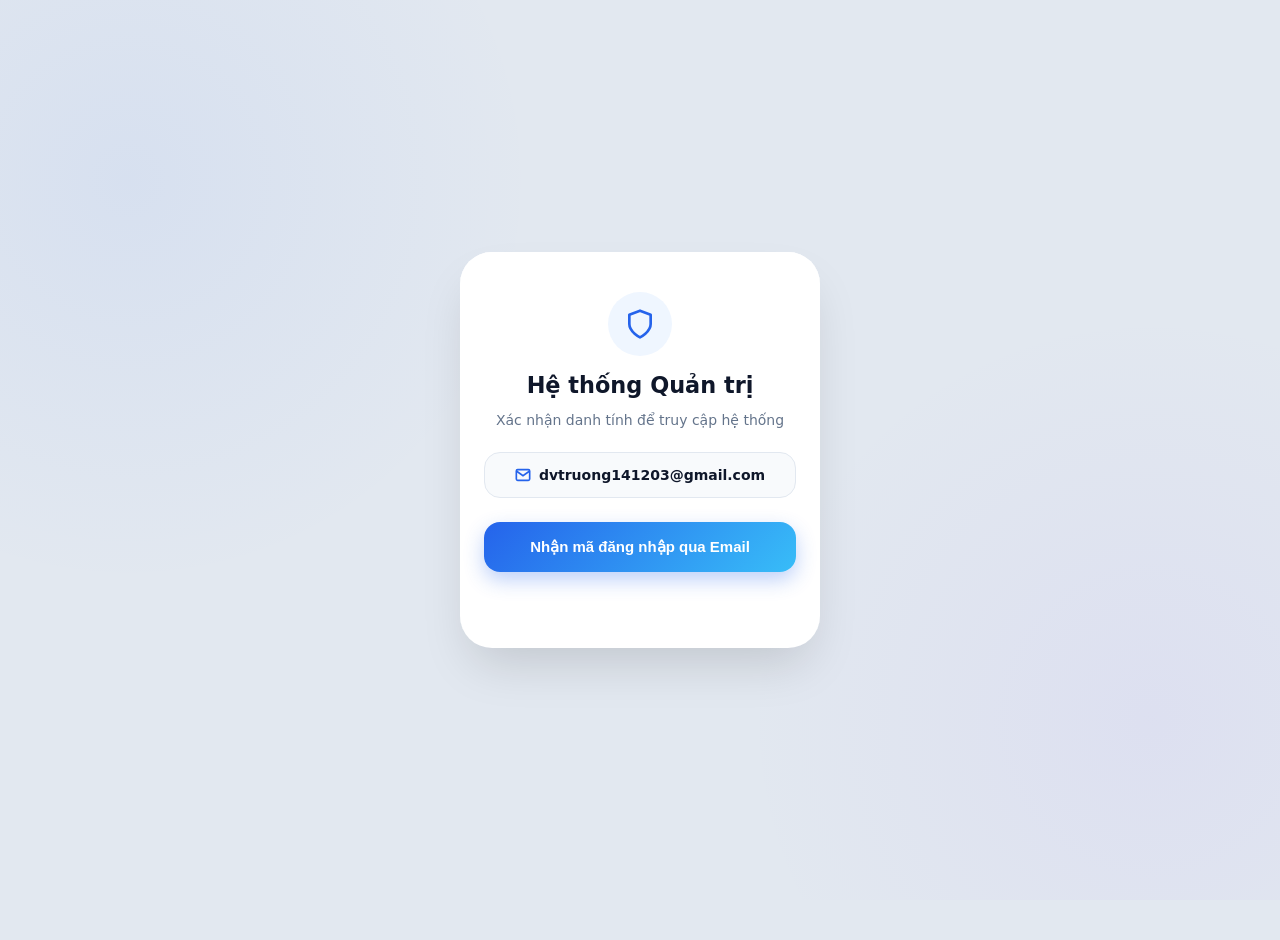
==== login.html @ 311c0d87 "Create login.html" ====
<!DOCTYPE html>
<html lang="vi">
<head>
  <meta charset="UTF-8">
  <meta name="viewport" content="width=device-width, initial-scale=1.0, maximum-scale=1.0, user-scalable=0, viewport-fit=cover">
  <title>Đăng nhập Hệ thống</title>
  <link rel="stylesheet" href="style.css">
</head>
<body>

  <div class="login-wrapper">
    <div class="login-card">
      <div class="login-icon">
        <svg width="32" height="32" viewBox="0 0 24 24" fill="none" stroke="currentColor" stroke-width="2" stroke-linecap="round" stroke-linejoin="round"><path d="M12 22s8-4 8-10V5l-8-3-8 3v7c0 6 8 10 8 10z"></path></svg>
      </div>
      <h2 class="login-title">Hệ thống Quản trị</h2>
      <p class="login-desc">Xác nhận danh tính để truy cập hệ thống</p>
      
      <!-- Form Gửi OTP -->
      <div id="loginStep1">
        <div class="admin-badge">
          <svg viewBox="0 0 24 24" width="16" height="16" fill="none" stroke="currentColor" stroke-width="2.5"><path d="M4 4h16c1.1 0 2 .9 2 2v12c0 1.1-.9 2-2 2H4c-1.1 0-2-.9-2-2V6c0-1.1.9-2 2-2z"></path><polyline points="22,6 12,13 2,6"></polyline></svg>
          <span>dvtruong141203@gmail.com</span>
        </div>
        <button class="btn-auth" id="btnSendOtp" onclick="sendOtp()">
          <span>Nhận mã đăng nhập qua Email</span>
          <div class="loader" id="loaderSend"></div>
        </button>
      </div>

      <!-- Form Nhập OTP -->
      <div id="loginStep2" style="display:none;">
        <input type="text" id="otpInput" class="otp-input" placeholder="••••••" maxlength="6" inputmode="numeric" autocomplete="one-time-code">
        <button class="btn-auth" id="btnVerifyOtp" onclick="verifyOtp()">
          <span>Xác nhận mã</span>
          <div class="loader" id="loaderVerify"></div>
        </button>
        <button class="btn-auth-outline" onclick="backToStep1()">Gửi lại mã</button>
      </div>

      <div id="loginMsg" class="login-msg"></div>
    </div>
  </div>

  <script src="auth.js"></script>
</body>
</html>
---- style.css ----
:root {
  --bg-base: #e2e8f0; --card-bg: #ffffff; --card-border: #ffffff; 
  --text-main: #0f172a; --text-muted: #64748b;
  --brand-primary: #2563eb; --brand-gradient: linear-gradient(135deg, #2563eb 0%, #38bdf8 100%);
  --brand-glow: rgba(37, 99, 235, 0.3);
  --status-pending: #f59e0b; --status-success: #10b981; --status-failed: #e11d48; 
}
* { box-sizing: border-box; -webkit-tap-highlight-color: transparent; }
body {
  font-family: system-ui, -apple-system, BlinkMacSystemFont, "Segoe UI", Roboto, Helvetica, Arial, sans-serif;
  background-color: var(--bg-base);
  background-image: radial-gradient(circle at 10% 20%, rgba(37, 99, 235, 0.06), transparent 30%), radial-gradient(circle at 90% 80%, rgba(139, 92, 246, 0.06), transparent 30%);
  background-attachment: fixed; color: var(--text-main); margin: 0; padding: 0;
  display: flex; flex-direction: column; align-items: center; min-height: 100dvh; 
  padding-bottom: calc(40px + env(safe-area-inset-bottom)); -webkit-font-smoothing: antialiased;
}
.container { width: 100%; max-width: 480px; position: relative; padding: 0 calc(16px + env(safe-area-inset-right)) 0 calc(16px + env(safe-area-inset-left)); }

/* KHỐI ĐĂNG NHẬP */
.login-wrapper { width: 100%; min-height: 100dvh; display: flex; align-items: center; justify-content: center; padding: 20px; }
.login-card { background: #ffffff; border-radius: 32px; width: 100%; max-width: 360px; padding: 40px 24px; box-shadow: 0 25px 50px -12px rgba(0,0,0,0.15), inset 0 1px 0 rgba(255,255,255,1); text-align: center; }
.login-icon { background: #eff6ff; border-radius: 50%; width: 64px; height: 64px; display: flex; align-items: center; justify-content: center; color: var(--brand-primary); margin: 0 auto 16px;}
.login-title { font-size: 1.4rem; font-weight: 800; margin: 0 0 8px 0; color: var(--text-main);}
.login-desc { font-size: 14px; color: var(--text-muted); margin-bottom: 24px;}
.admin-badge { display: flex; align-items: center; justify-content: center; gap: 8px; background: #f8fafc; color: var(--text-main); font-weight: 600; font-size: 14px; padding: 14px 16px; border-radius: 16px; border: 1px solid #e2e8f0; margin-bottom: 24px; }
.admin-badge svg { color: var(--brand-primary); flex-shrink: 0; }
.otp-input { width: 100%; background: #f8fafc; border: 2px solid rgba(0,0,0,0.03); border-radius: 16px; padding: 16px; font-size: 26px; font-weight: 800; letter-spacing: 8px; text-align: center; outline: none; margin-bottom: 20px; color: var(--brand-primary); font-family: monospace; transition: 0.3s; }
.otp-input:focus { border-color: var(--brand-primary); background: #ffffff; box-shadow: 0 0 0 4px rgba(37, 99, 235, 0.1); }
.otp-input::placeholder { color: #cbd5e1; letter-spacing: 8px; }
.btn-auth { width: 100%; background: var(--brand-gradient); color: #ffffff; border: none; border-radius: 16px; padding: 16px; font-size: 15px; font-weight: 700; cursor: pointer; transition: 0.3s; box-shadow: 0 8px 20px var(--brand-glow); display: flex; align-items: center; justify-content: center; gap: 8px; }
.btn-auth:active { transform: scale(0.96); }
.btn-auth-outline { width: 100%; background: transparent; color: var(--text-muted); border: none; padding: 12px; margin-top: 8px; font-weight: 600; font-size: 14px; cursor: pointer; transition: 0.2s;}
.btn-auth-outline:active { color: var(--text-main); }
.login-msg { margin-top: 16px; font-size: 13px; font-weight: 600; color: var(--status-failed); min-height: 20px;}

/* KHỐI APP CHÍNH */
.session-timer { position: fixed; bottom: 20px; right: 20px; background: #ffffff; padding: 8px 16px; border-radius: 20px; font-size: 12px; font-weight: 700; color: var(--text-main); box-shadow: 0 4px 12px rgba(0,0,0,0.1); z-index: 50; display: flex; align-items: center; gap: 6px; border: 1px solid var(--card-border); }
.session-timer span { color: var(--status-failed); font-family: monospace; font-size: 14px;}
.sticky-header { position: sticky; top: max(16px, env(safe-area-inset-top)); z-index: 100; background: rgba(255, 255, 255, 0.9); backdrop-filter: blur(20px); -webkit-backdrop-filter: blur(20px); border: 1px solid rgba(255, 255, 255, 0.8); border-radius: 24px; padding: 16px; margin-top: max(16px, env(safe-area-inset-top)); margin-bottom: 20px; display: flex; flex-direction: column; gap: 14px; width: 100%; box-shadow: 0 10px 40px -10px rgba(0,0,0,0.1), 0 4px 10px -2px rgba(0,0,0,0.04); }
.top-row { display: flex; align-items: center; gap: 12px; width: 100%; }
.search-bar { flex: 1; display: flex; align-items: center; background: #f8fafc; border-radius: 16px; padding: 0 16px; height: 48px; border: 1px solid rgba(0,0,0,0.03); box-shadow: inset 0 2px 4px rgba(0,0,0,0.02); transition: all 0.3s ease; }
.search-bar:focus-within { background: #ffffff; border-color: var(--brand-primary); box-shadow: 0 0 0 4px rgba(37, 99, 235, 0.15); }
.search-bar svg { width: 18px; height: 18px; color: #94a3b8; flex-shrink: 0;}
.search-bar input { flex: 1; min-width: 0; background: transparent; border: none; color: var(--text-main); outline: none; font-family: inherit; margin-left: 10px; font-size: 15px; font-weight: 500; }
.search-bar input::placeholder { color: #94a3b8; font-weight: 400;}
.add-btn { flex-shrink: 0; width: 48px; height: 48px; border-radius: 16px; background: var(--brand-gradient); color: white; border: none; display: flex; align-items: center; justify-content: center; cursor: pointer; box-shadow: 0 8px 16px var(--brand-glow); transition: 0.3s cubic-bezier(0.16, 1, 0.3, 1); }
.add-btn:active { transform: scale(0.9) translateY(2px); box-shadow: 0 2px 8px var(--brand-glow); }
.add-btn svg { width: 22px; height: 22px; stroke: currentColor; stroke-width: 2.5; stroke-linecap: round; }
.filter-wrapper { display: flex; overflow-x: auto; gap: 8px; -ms-overflow-style: none; scrollbar-width: none; padding-bottom: 2px; }
.filter-wrapper::-webkit-scrollbar { display: none; }
.filter-btn { padding: 8px 18px; border-radius: 14px; border: 1px solid rgba(0,0,0,0.04); background: #f8fafc; color: var(--text-muted); font-size: 13px; font-weight: 600; cursor: pointer; white-space: nowrap; transition: 0.3s cubic-bezier(0.4, 0, 0.2, 1); text-align: center; font-family: inherit; }
.filter-btn.active { background: var(--text-main); color: #ffffff; border-color: var(--text-main); box-shadow: 0 6px 16px rgba(15, 23, 42, 0.2); }

.list-container { padding-top: 4px; }
.card { background: var(--card-bg); border: 1px solid var(--card-border); border-radius: 20px; padding: 18px 16px; margin-bottom: 16px; cursor: pointer; transition: all 0.3s cubic-bezier(0.16, 1, 0.3, 1); display: flex; align-items: center; justify-content: space-between; word-break: break-word; box-shadow: 0 10px 30px -8px rgba(0, 0, 0, 0.08), 0 4px 6px -2px rgba(0, 0, 0, 0.04); }
.card:hover { transform: translateY(-2px); box-shadow: 0 16px 40px -8px rgba(0, 0, 0, 0.1), 0 6px 12px -2px rgba(0, 0, 0, 0.05); }
.card:active { transform: scale(0.97) translateY(2px); box-shadow: 0 2px 8px rgba(0, 0, 0, 0.06); background: #f8fafc;}
.card-left { display: flex; align-items: center; gap: 0; min-width: 0; flex: 1; padding-right: 8px;}
.card-info { display: flex; flex-direction: column; gap: 4px; min-width: 0;}
.card-id-wrap { display: flex; align-items: center; gap: 8px; }
.card-id { font-family: monospace; font-size: 15px; font-weight: 700; color: var(--text-main); white-space: nowrap; overflow: hidden; text-overflow: ellipsis;}
.icon-copy-mini { background: #f1f5f9; border: none; border-radius: 8px; width: 26px; height: 26px; display: flex; align-items: center; justify-content: center; color: var(--text-muted); cursor: pointer; transition: 0.2s; flex-shrink: 0;}
.icon-copy-mini:active { background: #e2e8f0; transform: scale(0.9);}
.icon-copy-mini svg { width: 13px; height: 13px; stroke: currentColor; fill: none; stroke-width: 2.5; stroke-linecap: round; stroke-linejoin: round; }
.card-time { font-size: 12px; color: #94a3b8; font-weight: 500; white-space: nowrap;}
.card-right { display: flex; flex-direction: column; align-items: flex-end; gap: 6px; flex-shrink: 0;}
.card-amount { font-weight: 800; font-size: 17px; color: var(--text-main); }
.status-text { font-size: 13px; font-weight: 600; }
.status-text.pending { color: var(--status-pending); }
.status-text.success { color: var(--status-success); }
.status-text.failed { color: var(--status-failed); }

.pagination { display: flex; align-items: center; justify-content: center; gap: 16px; margin-top: 16px; margin-bottom: 24px; }
.page-btn { background: #ffffff; border: none; border-radius: 16px; width: 46px; height: 46px; display: flex; align-items: center; justify-content: center; color: var(--text-main); cursor: pointer; transition: 0.2s; box-shadow: 0 8px 20px rgba(0,0,0,0.06);}
.page-btn:active { background: #f8fafc; transform: scale(0.9); }
.page-btn:disabled { opacity: 0.3; cursor: not-allowed; box-shadow: none; }
.page-info { font-size: 14px; font-weight: 600; color: var(--text-muted); background: #ffffff; padding: 8px 16px; border-radius: 12px; box-shadow: 0 4px 12px rgba(0,0,0,0.04);}

/* MODALS */
.modal-overlay { position: fixed; top: 0; left: 0; right: 0; bottom: 0; background: rgba(15, 23, 42, 0.5); backdrop-filter: blur(8px); display: none; align-items: center; justify-content: center; z-index: 1000; padding: 16px; opacity: 0; transition: opacity 0.3s ease; }
.modal-overlay.active { display: flex; opacity: 1; }
.modal-overlay.active .modal-content { transform: translateY(0) scale(1); opacity: 1;}
.modal-content { background: #ffffff; border: 1px solid rgba(255,255,255,0.8); border-radius: 32px; width: 100%; max-width: 400px; position: relative; transform: translateY(30px) scale(0.95); opacity: 0; transition: all 0.4s cubic-bezier(0.16, 1, 0.3, 1); max-height: calc(100dvh - 32px); overflow-y: auto; overflow-x: hidden; box-shadow: 0 25px 50px -12px rgba(0, 0, 0, 0.25), inset 0 1px 0 rgba(255,255,255,1); }
.modal-content::-webkit-scrollbar { width: 4px; }
.modal-content::-webkit-scrollbar-thumb { background: #cbd5e1; border-radius: 4px; }
.close-btn { position: absolute; top: 16px; right: 16px; z-index: 10; background: #f3f4f6; border: none; border-radius: 50%; width: 34px; height: 34px; color: var(--text-muted); cursor: pointer; display: flex; align-items: center; justify-content: center; transition: 0.2s;}
.close-btn:active { background: #e5e7eb; color: var(--text-main); transform: scale(0.9);}
.close-btn svg { width: 16px; height: 16px; stroke: currentColor; stroke-width: 2.5; fill: none; stroke-linecap: round; stroke-linejoin: round;}

.add-view { padding: 48px 24px 32px; flex-direction: column; display: none; }
.add-view.active { display: flex; }
.add-title { font-size: 1.35rem; text-align: center; font-weight: 800; margin: 0 0 8px 0; color: var(--text-main);}
.add-sub { text-align: center; font-size: 14px; color: var(--text-muted); margin-bottom: 32px;}
.input-group { display: flex; align-items: center; background: #f8fafc; border: 2px solid rgba(0,0,0,0.03); border-radius: 20px; overflow: hidden; margin-bottom: 24px; transition: 0.3s ease; box-shadow: inset 0 2px 4px rgba(0,0,0,0.02);}
.input-group:focus-within { border-color: var(--brand-primary); background: #ffffff; box-shadow: 0 0 0 4px rgba(37, 99, 235, 0.1);}
.step-btn { flex: 0 0 56px; height: 56px; background: transparent; color: var(--text-muted); border: none; font-size: 1.6rem; cursor: pointer; transition: 0.2s; touch-action: manipulation;}
.step-btn:active { background: #f1f5f9; color: var(--text-main);}
.input-group input[type="text"] { flex: 1; min-width: 0; border: none; background: transparent; color: var(--text-main); font-size: 30px; text-align: center; outline: none; font-weight: 800; font-family: monospace; }
.input-group input[type="text"]::placeholder { color: #cbd5e1; font-weight: 500;}
button.btn-primary { width: 100%; padding: 16px; background: var(--brand-gradient); color: #ffffff; border: none; border-radius: 18px; font-size: 16px; font-weight: 700; cursor: pointer; transition: 0.3s cubic-bezier(0.16, 1, 0.3, 1); touch-action: manipulation; min-height: 54px; font-family: inherit; box-shadow: 0 10px 25px var(--brand-glow); }
button.btn-primary:active { transform: scale(0.96) translateY(2px); box-shadow: 0 4px 10px var(--brand-glow);}

.receipt-view { padding: 32px 24px; display: none; flex-direction: column; align-items: center; }
.receipt-view.active { display: flex; }
.receipt-card { width: 100%; background: #ffffff; border: 1px solid rgba(0,0,0,0.03); border-radius: 24px; padding: 24px; box-shadow: 0 12px 36px rgba(0,0,0,0.06); }
.receipt-header { text-align: center; border-bottom: 1px dashed #e2e8f0; padding-bottom: 16px; margin-bottom: 16px;}
.receipt-title { font-size: 16px; font-weight: 800; color: var(--text-main); text-transform: uppercase; letter-spacing: 0.5px;}
.detail-row { display: flex; justify-content: space-between; align-items: center; padding-bottom: 14px; margin-bottom: 14px; border-bottom: 1px solid #f1f5f9; font-size: 14px;}
.detail-row:last-child { padding-bottom: 0; margin-bottom: 0; border-bottom: none; }
.detail-label { color: var(--text-muted); font-weight: 500; flex-shrink: 0; font-size: 13px;}
.detail-value { font-weight: 700; text-align: right; color: var(--text-main); word-break: break-word; font-size: 14px; }
.status-text-only { font-weight: 700; font-size: 14px; text-align: right; }
.status-text-only.pending { color: var(--status-pending); }
.status-text-only.success { color: var(--status-success); }
.status-text-only.failed { color: var(--status-failed); }

.toast { position: fixed; bottom: 40px; left: 50%; transform: translateX(-50%) translateY(20px); background: #111827; color: #ffffff; padding: 14px 28px; border-radius: 30px; font-weight: 600; font-size: 14px; box-shadow: 0 12px 36px rgba(17, 24, 39, 0.4); opacity: 0; transition: all 0.4s cubic-bezier(0.16, 1, 0.3, 1); z-index: 2000; pointer-events: none; white-space: nowrap;}
.toast.show { opacity: 1; transform: translateX(-50%) translateY(0); }
.loader { border: 3px solid rgba(255,255,255,0.2); border-top: 3px solid #ffffff; border-radius: 50%; width: 22px; height: 22px; animation: spin 1s linear infinite; display: none; margin: 0 auto; }
@keyframes spin { 100% { transform: rotate(360deg); } }
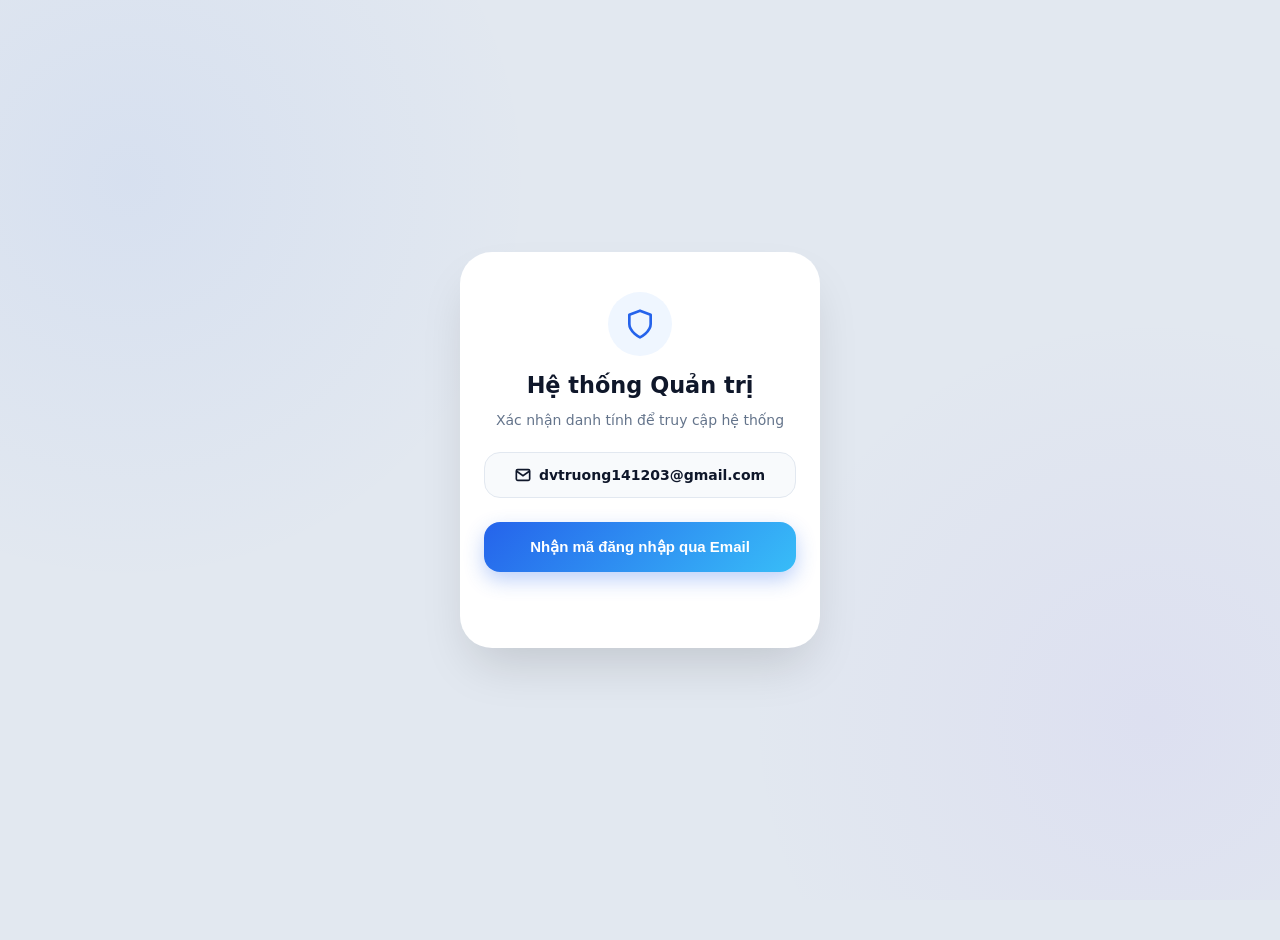
==== commit 65d75af7: "Update login.html" ====
--- a/login.html
+++ b/login.html
@@ -7,7 +7,6 @@
   <link rel="stylesheet" href="style.css">
 </head>
 <body>
-
   <div class="login-wrapper">
     <div class="login-card">
       <div class="login-icon">
@@ -16,7 +15,6 @@
       <h2 class="login-title">Hệ thống Quản trị</h2>
       <p class="login-desc">Xác nhận danh tính để truy cập hệ thống</p>
       
-      <!-- Form Gửi OTP -->
       <div id="loginStep1">
         <div class="admin-badge">
           <svg viewBox="0 0 24 24" width="16" height="16" fill="none" stroke="currentColor" stroke-width="2.5"><path d="M4 4h16c1.1 0 2 .9 2 2v12c0 1.1-.9 2-2 2H4c-1.1 0-2-.9-2-2V6c0-1.1.9-2 2-2z"></path><polyline points="22,6 12,13 2,6"></polyline></svg>
@@ -28,7 +26,6 @@
         </button>
       </div>
 
-      <!-- Form Nhập OTP -->
       <div id="loginStep2" style="display:none;">
         <input type="text" id="otpInput" class="otp-input" placeholder="••••••" maxlength="6" inputmode="numeric" autocomplete="one-time-code">
         <button class="btn-auth" id="btnVerifyOtp" onclick="verifyOtp()">
@@ -37,11 +34,62 @@
         </button>
         <button class="btn-auth-outline" onclick="backToStep1()">Gửi lại mã</button>
       </div>
-
       <div id="loginMsg" class="login-msg"></div>
     </div>
   </div>
 
-  <script src="auth.js"></script>
+  <script>
+    const API_URL = "https://script.google.com/macros/s/AKfycbyyun_QUMFygjjOUbPLLE9mJJQdLGOXPV8OvXlh-JM8Napr4Cx8tBRccHMlSCZ_vvBb/exec";
+    const ADMIN_EMAIL = "dvtruong141203@gmail.com";
+
+    window.onload = function() {
+      const authExpiry = localStorage.getItem('auth_expiry');
+      if (authExpiry && new Date().getTime() < parseInt(authExpiry)) {
+        window.location.href = "index.html"; 
+      }
+    };
+
+    function sendOtp() {
+      const btn = document.getElementById('btnSendOtp'), loader = document.getElementById('loaderSend'), msg = document.getElementById('loginMsg');
+      msg.innerText = ""; btn.querySelector('span').style.display = 'none'; loader.style.display = 'block';
+      fetch(`${API_URL}?action=sendOTP&email=${encodeURIComponent(ADMIN_EMAIL)}&t=${new Date().getTime()}`)
+        .then(res => res.json()).then(res => {
+          btn.querySelector('span').style.display = 'inline'; loader.style.display = 'none';
+          if(res.success) {
+            document.getElementById('loginStep1').style.display = 'none';
+            document.getElementById('loginStep2').style.display = 'block';
+            document.getElementById('otpInput').focus();
+            msg.style.color = "var(--status-success)"; msg.innerText = res.message;
+          } else { msg.style.color = "var(--status-failed)"; msg.innerText = res.message; }
+        }).catch(err => {
+          btn.querySelector('span').style.display = 'inline'; loader.style.display = 'none';
+          msg.style.color = "var(--status-failed)"; msg.innerText = "Lỗi mạng khi gửi OTP!";
+        });
+    }
+
+    function verifyOtp() {
+      const otp = document.getElementById('otpInput').value.trim(), btn = document.getElementById('btnVerifyOtp'), loader = document.getElementById('loaderVerify'), msg = document.getElementById('loginMsg');
+      if(otp.length !== 6) { msg.style.color = "var(--status-failed)"; msg.innerText = "Vui lòng nhập 6 số OTP"; return; }
+      msg.innerText = ""; btn.querySelector('span').style.display = 'none'; loader.style.display = 'block';
+      fetch(`${API_URL}?action=verifyOTP&otp=${encodeURIComponent(otp)}&t=${new Date().getTime()}`)
+        .then(res => res.json()).then(res => {
+          if(res.success) {
+            localStorage.setItem('auth_expiry', new Date().getTime() + (5 * 60 * 1000));
+            window.location.href = "index.html"; 
+          } else {
+            btn.querySelector('span').style.display = 'inline'; loader.style.display = 'none';
+            msg.style.color = "var(--status-failed)"; msg.innerText = res.message;
+          }
+        }).catch(err => {
+          btn.querySelector('span').style.display = 'inline'; loader.style.display = 'none';
+          msg.style.color = "var(--status-failed)"; msg.innerText = "Lỗi mạng!";
+        });
+    }
+
+    function backToStep1() {
+      document.getElementById('loginStep2').style.display = 'none'; document.getElementById('loginStep1').style.display = 'block';
+      document.getElementById('otpInput').value = ''; document.getElementById('loginMsg').innerText = '';
+    }
+  </script>
 </body>
 </html>
--- a/style.css
+++ b/style.css
@@ -18,50 +18,41 @@
 
 /* KHỐI ĐĂNG NHẬP */
 .login-wrapper { width: 100%; min-height: 100dvh; display: flex; align-items: center; justify-content: center; padding: 20px; }
-.login-card { background: #ffffff; border-radius: 32px; width: 100%; max-width: 360px; padding: 40px 24px; box-shadow: 0 25px 50px -12px rgba(0,0,0,0.15), inset 0 1px 0 rgba(255,255,255,1); text-align: center; }
+.login-card { background: #ffffff; border-radius: 32px; width: 100%; max-width: 360px; padding: 40px 24px; box-shadow: 0 25px 50px -12px rgba(0,0,0,0.15); text-align: center; }
 .login-icon { background: #eff6ff; border-radius: 50%; width: 64px; height: 64px; display: flex; align-items: center; justify-content: center; color: var(--brand-primary); margin: 0 auto 16px;}
 .login-title { font-size: 1.4rem; font-weight: 800; margin: 0 0 8px 0; color: var(--text-main);}
 .login-desc { font-size: 14px; color: var(--text-muted); margin-bottom: 24px;}
 .admin-badge { display: flex; align-items: center; justify-content: center; gap: 8px; background: #f8fafc; color: var(--text-main); font-weight: 600; font-size: 14px; padding: 14px 16px; border-radius: 16px; border: 1px solid #e2e8f0; margin-bottom: 24px; }
-.admin-badge svg { color: var(--brand-primary); flex-shrink: 0; }
 .otp-input { width: 100%; background: #f8fafc; border: 2px solid rgba(0,0,0,0.03); border-radius: 16px; padding: 16px; font-size: 26px; font-weight: 800; letter-spacing: 8px; text-align: center; outline: none; margin-bottom: 20px; color: var(--brand-primary); font-family: monospace; transition: 0.3s; }
 .otp-input:focus { border-color: var(--brand-primary); background: #ffffff; box-shadow: 0 0 0 4px rgba(37, 99, 235, 0.1); }
-.otp-input::placeholder { color: #cbd5e1; letter-spacing: 8px; }
 .btn-auth { width: 100%; background: var(--brand-gradient); color: #ffffff; border: none; border-radius: 16px; padding: 16px; font-size: 15px; font-weight: 700; cursor: pointer; transition: 0.3s; box-shadow: 0 8px 20px var(--brand-glow); display: flex; align-items: center; justify-content: center; gap: 8px; }
 .btn-auth:active { transform: scale(0.96); }
 .btn-auth-outline { width: 100%; background: transparent; color: var(--text-muted); border: none; padding: 12px; margin-top: 8px; font-weight: 600; font-size: 14px; cursor: pointer; transition: 0.2s;}
-.btn-auth-outline:active { color: var(--text-main); }
 .login-msg { margin-top: 16px; font-size: 13px; font-weight: 600; color: var(--status-failed); min-height: 20px;}
 
-/* KHỐI APP CHÍNH */
+/* HEADER APP */
 .session-timer { position: fixed; bottom: 20px; right: 20px; background: #ffffff; padding: 8px 16px; border-radius: 20px; font-size: 12px; font-weight: 700; color: var(--text-main); box-shadow: 0 4px 12px rgba(0,0,0,0.1); z-index: 50; display: flex; align-items: center; gap: 6px; border: 1px solid var(--card-border); }
 .session-timer span { color: var(--status-failed); font-family: monospace; font-size: 14px;}
-.sticky-header { position: sticky; top: max(16px, env(safe-area-inset-top)); z-index: 100; background: rgba(255, 255, 255, 0.9); backdrop-filter: blur(20px); -webkit-backdrop-filter: blur(20px); border: 1px solid rgba(255, 255, 255, 0.8); border-radius: 24px; padding: 16px; margin-top: max(16px, env(safe-area-inset-top)); margin-bottom: 20px; display: flex; flex-direction: column; gap: 14px; width: 100%; box-shadow: 0 10px 40px -10px rgba(0,0,0,0.1), 0 4px 10px -2px rgba(0,0,0,0.04); }
+.sticky-header { position: sticky; top: max(16px, env(safe-area-inset-top)); z-index: 100; background: rgba(255, 255, 255, 0.9); backdrop-filter: blur(20px); border: 1px solid rgba(255, 255, 255, 0.8); border-radius: 24px; padding: 16px; margin-top: max(16px, env(safe-area-inset-top)); margin-bottom: 20px; display: flex; flex-direction: column; gap: 14px; width: 100%; box-shadow: 0 10px 40px -10px rgba(0,0,0,0.1); }
 .top-row { display: flex; align-items: center; gap: 12px; width: 100%; }
-.search-bar { flex: 1; display: flex; align-items: center; background: #f8fafc; border-radius: 16px; padding: 0 16px; height: 48px; border: 1px solid rgba(0,0,0,0.03); box-shadow: inset 0 2px 4px rgba(0,0,0,0.02); transition: all 0.3s ease; }
+.search-bar { flex: 1; display: flex; align-items: center; background: #f8fafc; border-radius: 16px; padding: 0 16px; height: 48px; border: 1px solid rgba(0,0,0,0.03); transition: all 0.3s ease; }
 .search-bar:focus-within { background: #ffffff; border-color: var(--brand-primary); box-shadow: 0 0 0 4px rgba(37, 99, 235, 0.15); }
 .search-bar svg { width: 18px; height: 18px; color: #94a3b8; flex-shrink: 0;}
 .search-bar input { flex: 1; min-width: 0; background: transparent; border: none; color: var(--text-main); outline: none; font-family: inherit; margin-left: 10px; font-size: 15px; font-weight: 500; }
-.search-bar input::placeholder { color: #94a3b8; font-weight: 400;}
-.add-btn { flex-shrink: 0; width: 48px; height: 48px; border-radius: 16px; background: var(--brand-gradient); color: white; border: none; display: flex; align-items: center; justify-content: center; cursor: pointer; box-shadow: 0 8px 16px var(--brand-glow); transition: 0.3s cubic-bezier(0.16, 1, 0.3, 1); }
-.add-btn:active { transform: scale(0.9) translateY(2px); box-shadow: 0 2px 8px var(--brand-glow); }
-.add-btn svg { width: 22px; height: 22px; stroke: currentColor; stroke-width: 2.5; stroke-linecap: round; }
-.filter-wrapper { display: flex; overflow-x: auto; gap: 8px; -ms-overflow-style: none; scrollbar-width: none; padding-bottom: 2px; }
-.filter-wrapper::-webkit-scrollbar { display: none; }
-.filter-btn { padding: 8px 18px; border-radius: 14px; border: 1px solid rgba(0,0,0,0.04); background: #f8fafc; color: var(--text-muted); font-size: 13px; font-weight: 600; cursor: pointer; white-space: nowrap; transition: 0.3s cubic-bezier(0.4, 0, 0.2, 1); text-align: center; font-family: inherit; }
+.add-btn { flex-shrink: 0; width: 48px; height: 48px; border-radius: 16px; background: var(--brand-gradient); color: white; border: none; display: flex; align-items: center; justify-content: center; cursor: pointer; box-shadow: 0 8px 16px var(--brand-glow); }
+.add-btn:active { transform: scale(0.9) translateY(2px); }
+.bank-mgr-btn { flex-shrink: 0; width: 48px; height: 48px; border-radius: 16px; background: #f8fafc; color: var(--brand-primary); border: 1px solid rgba(0,0,0,0.04); display: flex; align-items: center; justify-content: center; cursor: pointer; transition: 0.3s; }
+.filter-wrapper { display: flex; overflow-x: auto; gap: 8px; scrollbar-width: none; padding-bottom: 2px; }
+.filter-btn { padding: 8px 18px; border-radius: 14px; border: 1px solid rgba(0,0,0,0.04); background: #f8fafc; color: var(--text-muted); font-size: 13px; font-weight: 600; cursor: pointer; white-space: nowrap; transition: 0.3s; }
 .filter-btn.active { background: var(--text-main); color: #ffffff; border-color: var(--text-main); box-shadow: 0 6px 16px rgba(15, 23, 42, 0.2); }
 
+/* DANH SÁCH GIAO DỊCH */
 .list-container { padding-top: 4px; }
-.card { background: var(--card-bg); border: 1px solid var(--card-border); border-radius: 20px; padding: 18px 16px; margin-bottom: 16px; cursor: pointer; transition: all 0.3s cubic-bezier(0.16, 1, 0.3, 1); display: flex; align-items: center; justify-content: space-between; word-break: break-word; box-shadow: 0 10px 30px -8px rgba(0, 0, 0, 0.08), 0 4px 6px -2px rgba(0, 0, 0, 0.04); }
-.card:hover { transform: translateY(-2px); box-shadow: 0 16px 40px -8px rgba(0, 0, 0, 0.1), 0 6px 12px -2px rgba(0, 0, 0, 0.05); }
-.card:active { transform: scale(0.97) translateY(2px); box-shadow: 0 2px 8px rgba(0, 0, 0, 0.06); background: #f8fafc;}
-.card-left { display: flex; align-items: center; gap: 0; min-width: 0; flex: 1; padding-right: 8px;}
-.card-info { display: flex; flex-direction: column; gap: 4px; min-width: 0;}
+.card { background: var(--card-bg); border: 1px solid var(--card-border); border-radius: 20px; padding: 18px 16px; margin-bottom: 16px; cursor: pointer; display: flex; justify-content: space-between; box-shadow: 0 10px 30px -8px rgba(0, 0, 0, 0.08); }
+.card-left { display: flex; align-items: center; flex: 1; padding-right: 8px;}
 .card-id-wrap { display: flex; align-items: center; gap: 8px; }
-.card-id { font-family: monospace; font-size: 15px; font-weight: 700; color: var(--text-main); white-space: nowrap; overflow: hidden; text-overflow: ellipsis;}
-.icon-copy-mini { background: #f1f5f9; border: none; border-radius: 8px; width: 26px; height: 26px; display: flex; align-items: center; justify-content: center; color: var(--text-muted); cursor: pointer; transition: 0.2s; flex-shrink: 0;}
-.icon-copy-mini:active { background: #e2e8f0; transform: scale(0.9);}
-.icon-copy-mini svg { width: 13px; height: 13px; stroke: currentColor; fill: none; stroke-width: 2.5; stroke-linecap: round; stroke-linejoin: round; }
+.card-id { font-family: monospace; font-size: 15px; font-weight: 700; color: var(--text-main); }
+.icon-copy-mini { background: #f1f5f9; border: none; border-radius: 8px; width: 26px; height: 26px; display: flex; align-items: center; justify-content: center; color: var(--text-muted); cursor: pointer;}
 .card-time { font-size: 12px; color: #94a3b8; font-weight: 500; white-space: nowrap;}
 .card-right { display: flex; flex-direction: column; align-items: flex-end; gap: 6px; flex-shrink: 0;}
 .card-amount { font-weight: 800; font-size: 17px; color: var(--text-main); }
@@ -70,51 +61,67 @@
 .status-text.success { color: var(--status-success); }
 .status-text.failed { color: var(--status-failed); }
 
-.pagination { display: flex; align-items: center; justify-content: center; gap: 16px; margin-top: 16px; margin-bottom: 24px; }
-.page-btn { background: #ffffff; border: none; border-radius: 16px; width: 46px; height: 46px; display: flex; align-items: center; justify-content: center; color: var(--text-main); cursor: pointer; transition: 0.2s; box-shadow: 0 8px 20px rgba(0,0,0,0.06);}
-.page-btn:active { background: #f8fafc; transform: scale(0.9); }
-.page-btn:disabled { opacity: 0.3; cursor: not-allowed; box-shadow: none; }
-.page-info { font-size: 14px; font-weight: 600; color: var(--text-muted); background: #ffffff; padding: 8px 16px; border-radius: 12px; box-shadow: 0 4px 12px rgba(0,0,0,0.04);}
+.pagination { display: flex; justify-content: center; gap: 16px; margin: 16px 0 24px; }
+.page-btn { background: #ffffff; border: none; border-radius: 16px; width: 46px; height: 46px; display: flex; justify-content: center; align-items: center; cursor: pointer; box-shadow: 0 8px 20px rgba(0,0,0,0.06);}
+.page-info { font-size: 14px; font-weight: 600; color: var(--text-muted); background: #ffffff; padding: 8px 16px; border-radius: 12px;}
 
-/* MODALS */
-.modal-overlay { position: fixed; top: 0; left: 0; right: 0; bottom: 0; background: rgba(15, 23, 42, 0.5); backdrop-filter: blur(8px); display: none; align-items: center; justify-content: center; z-index: 1000; padding: 16px; opacity: 0; transition: opacity 0.3s ease; }
+/* MODAL & VIEW */
+.modal-overlay { position: fixed; top: 0; left: 0; right: 0; bottom: 0; background: rgba(15, 23, 42, 0.5); backdrop-filter: blur(8px); display: none; align-items: center; justify-content: center; z-index: 1000; padding: 16px; opacity: 0; transition: opacity 0.3s; }
 .modal-overlay.active { display: flex; opacity: 1; }
 .modal-overlay.active .modal-content { transform: translateY(0) scale(1); opacity: 1;}
-.modal-content { background: #ffffff; border: 1px solid rgba(255,255,255,0.8); border-radius: 32px; width: 100%; max-width: 400px; position: relative; transform: translateY(30px) scale(0.95); opacity: 0; transition: all 0.4s cubic-bezier(0.16, 1, 0.3, 1); max-height: calc(100dvh - 32px); overflow-y: auto; overflow-x: hidden; box-shadow: 0 25px 50px -12px rgba(0, 0, 0, 0.25), inset 0 1px 0 rgba(255,255,255,1); }
-.modal-content::-webkit-scrollbar { width: 4px; }
-.modal-content::-webkit-scrollbar-thumb { background: #cbd5e1; border-radius: 4px; }
-.close-btn { position: absolute; top: 16px; right: 16px; z-index: 10; background: #f3f4f6; border: none; border-radius: 50%; width: 34px; height: 34px; color: var(--text-muted); cursor: pointer; display: flex; align-items: center; justify-content: center; transition: 0.2s;}
-.close-btn:active { background: #e5e7eb; color: var(--text-main); transform: scale(0.9);}
-.close-btn svg { width: 16px; height: 16px; stroke: currentColor; stroke-width: 2.5; fill: none; stroke-linecap: round; stroke-linejoin: round;}
+.modal-content { background: #ffffff; border-radius: 32px; width: 100%; max-width: 400px; position: relative; transform: translateY(30px) scale(0.95); opacity: 0; transition: all 0.4s; max-height: calc(100dvh - 32px); overflow-y: auto; box-shadow: 0 25px 50px -12px rgba(0, 0, 0, 0.25); }
+.close-btn { position: absolute; top: 16px; right: 16px; z-index: 10; background: #f3f4f6; border: none; border-radius: 50%; width: 34px; height: 34px; color: var(--text-muted); cursor: pointer; display: flex; align-items: center; justify-content: center; }
 
-.add-view { padding: 48px 24px 32px; flex-direction: column; display: none; }
-.add-view.active { display: flex; }
+.add-view, .receipt-view { padding: 48px 24px 32px; flex-direction: column; display: none; }
+.add-view.active, .receipt-view.active { display: flex; }
 .add-title { font-size: 1.35rem; text-align: center; font-weight: 800; margin: 0 0 8px 0; color: var(--text-main);}
 .add-sub { text-align: center; font-size: 14px; color: var(--text-muted); margin-bottom: 32px;}
-.input-group { display: flex; align-items: center; background: #f8fafc; border: 2px solid rgba(0,0,0,0.03); border-radius: 20px; overflow: hidden; margin-bottom: 24px; transition: 0.3s ease; box-shadow: inset 0 2px 4px rgba(0,0,0,0.02);}
-.input-group:focus-within { border-color: var(--brand-primary); background: #ffffff; box-shadow: 0 0 0 4px rgba(37, 99, 235, 0.1);}
-.step-btn { flex: 0 0 56px; height: 56px; background: transparent; color: var(--text-muted); border: none; font-size: 1.6rem; cursor: pointer; transition: 0.2s; touch-action: manipulation;}
-.step-btn:active { background: #f1f5f9; color: var(--text-main);}
+.input-group { display: flex; align-items: center; background: #f8fafc; border: 2px solid rgba(0,0,0,0.03); border-radius: 20px; overflow: hidden; margin-bottom: 24px;}
+.input-group:focus-within { border-color: var(--brand-primary); background: #ffffff;}
+.step-btn { flex: 0 0 56px; height: 56px; background: transparent; color: var(--text-muted); border: none; font-size: 1.6rem; cursor: pointer;}
 .input-group input[type="text"] { flex: 1; min-width: 0; border: none; background: transparent; color: var(--text-main); font-size: 30px; text-align: center; outline: none; font-weight: 800; font-family: monospace; }
-.input-group input[type="text"]::placeholder { color: #cbd5e1; font-weight: 500;}
-button.btn-primary { width: 100%; padding: 16px; background: var(--brand-gradient); color: #ffffff; border: none; border-radius: 18px; font-size: 16px; font-weight: 700; cursor: pointer; transition: 0.3s cubic-bezier(0.16, 1, 0.3, 1); touch-action: manipulation; min-height: 54px; font-family: inherit; box-shadow: 0 10px 25px var(--brand-glow); }
-button.btn-primary:active { transform: scale(0.96) translateY(2px); box-shadow: 0 4px 10px var(--brand-glow);}
+button.btn-primary { width: 100%; padding: 16px; background: var(--brand-gradient); color: #ffffff; border: none; border-radius: 18px; font-size: 16px; font-weight: 700; cursor: pointer; min-height: 54px; box-shadow: 0 10px 25px var(--brand-glow); }
 
-.receipt-view { padding: 32px 24px; display: none; flex-direction: column; align-items: center; }
-.receipt-view.active { display: flex; }
+/* BẢNG NGÂN HÀNG & FORM NGÂN HÀNG */
+.bank-table-card { width: 100%; background: #ffffff; border-radius: 20px; border: 1px solid rgba(0,0,0,0.05); overflow: hidden; margin-bottom: 20px; }
+.bank-table { width: 100%; border-collapse: collapse; text-align: left; }
+.bank-table th { background: #f8fafc; padding: 12px 14px; font-size: 12px; color: var(--text-muted); border-bottom: 1px solid #e2e8f0; }
+.bank-table td { padding: 14px; font-size: 13.5px; font-weight: 600; color: var(--text-main); border-bottom: 1px dashed #f1f5f9; vertical-align: middle; }
+.bank-logo-mini { width: 34px; height: 34px; border-radius: 8px; object-fit: contain; margin-right: 8px; vertical-align: middle; border: 1px solid #f1f5f9; background: #fff;}
+.bank-badge { font-size: 11px; padding: 4px 8px; border-radius: 6px; font-weight: 700; cursor: pointer; display: inline-block;}
+.bank-badge.active { background: #d1fae5; color: #047857; }
+.bank-badge.inactive { background: #f1f5f9; color: var(--text-muted); }
+
+.form-group { margin-bottom: 18px; text-align: left; position: relative; }
+.form-label { display: block; font-size: 13px; font-weight: 700; color: var(--text-muted); margin-bottom: 8px; }
+.form-input { width: 100%; background: #f8fafc; border: 2px solid rgba(0,0,0,0.04); border-radius: 16px; padding: 14px 16px; font-size: 15px; font-weight: 700; outline: none; color: var(--text-main); transition: 0.3s; }
+.form-input:focus { border-color: var(--brand-primary); background: #ffffff; }
+.form-input.uppercase { text-transform: uppercase; font-family: monospace; }
+
+.bank-select-box { width: 100%; background: #f8fafc; border: 2px solid rgba(0,0,0,0.04); border-radius: 16px; padding: 12px 16px; display: flex; align-items: center; justify-content: space-between; cursor: pointer; }
+.bank-select-left { display: flex; align-items: center; gap: 10px; font-weight: 700; font-size: 14px; color: var(--text-main); }
+.bank-select-left img { width: 30px; height: 30px; border-radius: 6px; display: none; object-fit: contain;}
+.bank-dropdown-list { position: absolute; top: calc(100% + 4px); left: 0; right: 0; background: #ffffff; border: 1px solid #e2e8f0; border-radius: 16px; max-height: 240px; overflow-y: auto; z-index: 1000; display: none; box-shadow: 0 12px 30px rgba(0,0,0,0.12); padding: 6px; }
+.bank-dropdown-list.show { display: block; }
+.bank-item { display: flex; align-items: center; padding: 10px; border-radius: 10px; cursor: pointer; }
+.bank-item:hover { background: #f1f5f9; }
+.bank-item img { width: 32px; height: 32px; object-fit: contain; margin-right: 10px; }
+
+/* BILL CHI TIẾT */
 .receipt-card { width: 100%; background: #ffffff; border: 1px solid rgba(0,0,0,0.03); border-radius: 24px; padding: 24px; box-shadow: 0 12px 36px rgba(0,0,0,0.06); }
 .receipt-header { text-align: center; border-bottom: 1px dashed #e2e8f0; padding-bottom: 16px; margin-bottom: 16px;}
-.receipt-title { font-size: 16px; font-weight: 800; color: var(--text-main); text-transform: uppercase; letter-spacing: 0.5px;}
+.receipt-title { font-size: 16px; font-weight: 800; color: var(--text-main); text-transform: uppercase; }
 .detail-row { display: flex; justify-content: space-between; align-items: center; padding-bottom: 14px; margin-bottom: 14px; border-bottom: 1px solid #f1f5f9; font-size: 14px;}
 .detail-row:last-child { padding-bottom: 0; margin-bottom: 0; border-bottom: none; }
 .detail-label { color: var(--text-muted); font-weight: 500; flex-shrink: 0; font-size: 13px;}
-.detail-value { font-weight: 700; text-align: right; color: var(--text-main); word-break: break-word; font-size: 14px; }
+.detail-value { font-weight: 700; text-align: right; color: var(--text-main); }
 .status-text-only { font-weight: 700; font-size: 14px; text-align: right; }
 .status-text-only.pending { color: var(--status-pending); }
 .status-text-only.success { color: var(--status-success); }
 .status-text-only.failed { color: var(--status-failed); }
 
-.toast { position: fixed; bottom: 40px; left: 50%; transform: translateX(-50%) translateY(20px); background: #111827; color: #ffffff; padding: 14px 28px; border-radius: 30px; font-weight: 600; font-size: 14px; box-shadow: 0 12px 36px rgba(17, 24, 39, 0.4); opacity: 0; transition: all 0.4s cubic-bezier(0.16, 1, 0.3, 1); z-index: 2000; pointer-events: none; white-space: nowrap;}
+.toast { position: fixed; bottom: 40px; left: 50%; transform: translateX(-50%) translateY(20px); background: #111827; color: #ffffff; padding: 14px 28px; border-radius: 30px; font-weight: 600; font-size: 14px; box-shadow: 0 12px 36px rgba(17, 24, 39, 0.4); opacity: 0; transition: all 0.4s; z-index: 2000; pointer-events: none;}
 .toast.show { opacity: 1; transform: translateX(-50%) translateY(0); }
 .loader { border: 3px solid rgba(255,255,255,0.2); border-top: 3px solid #ffffff; border-radius: 50%; width: 22px; height: 22px; animation: spin 1s linear infinite; display: none; margin: 0 auto; }
+.loader-blue { border-color: rgba(37, 99, 235, 0.2); border-top-color: #2563eb; }
 @keyframes spin { 100% { transform: rotate(360deg); } }
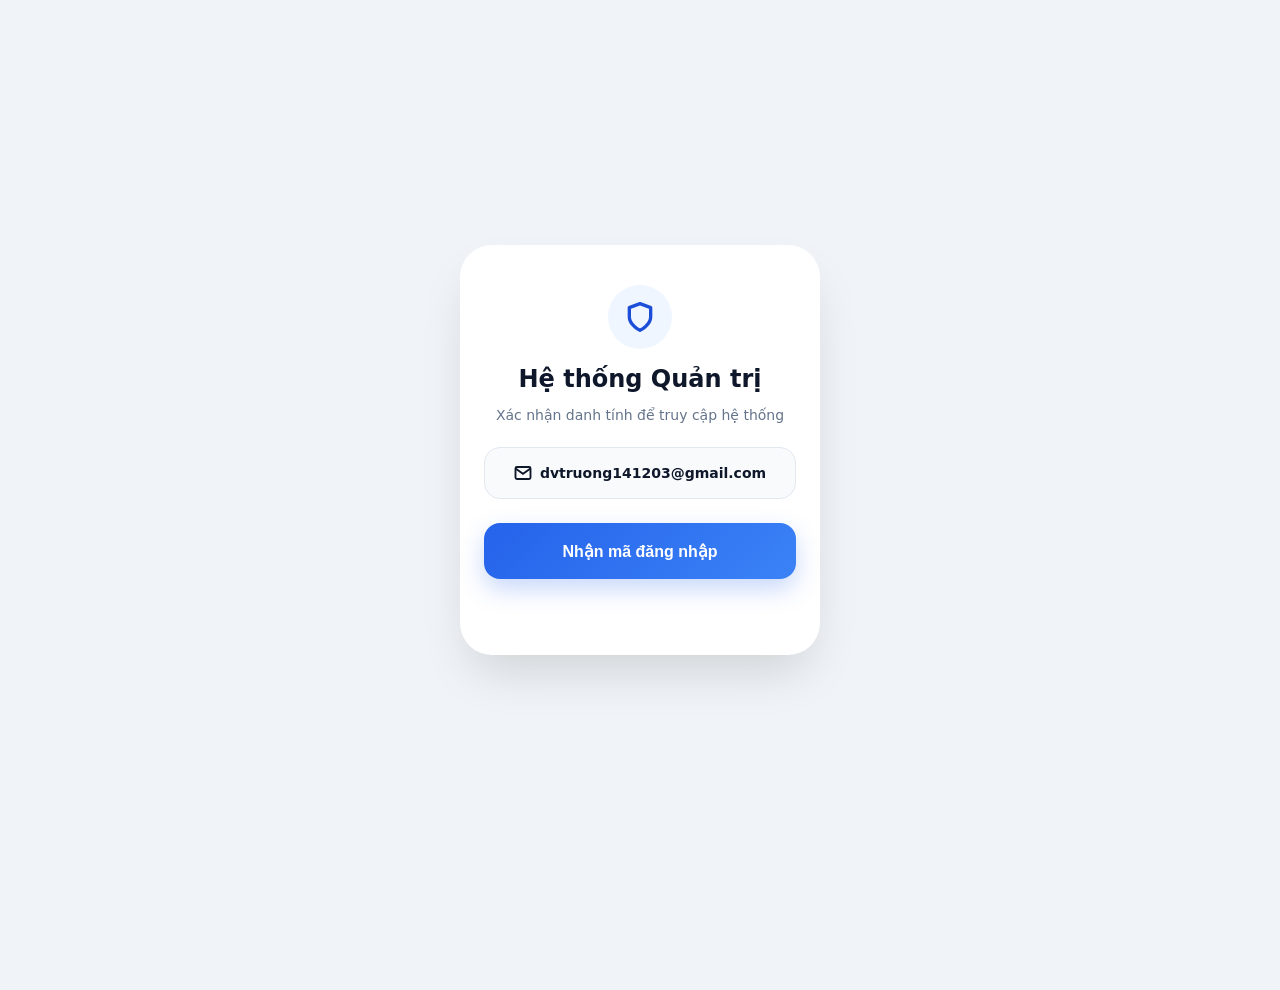
==== commit c31d3de0: "Update login.html" ====
--- a/login.html
+++ b/login.html
@@ -10,25 +10,25 @@
   <div class="login-wrapper">
     <div class="login-card">
       <div class="login-icon">
-        <svg width="32" height="32" viewBox="0 0 24 24" fill="none" stroke="currentColor" stroke-width="2" stroke-linecap="round" stroke-linejoin="round"><path d="M12 22s8-4 8-10V5l-8-3-8 3v7c0 6 8 10 8 10z"></path></svg>
+        <svg width="32" height="32" viewBox="0 0 24 24" fill="none" stroke="currentColor" stroke-width="2.5" stroke-linecap="round" stroke-linejoin="round"><path d="M12 22s8-4 8-10V5l-8-3-8 3v7c0 6 8 10 8 10z"></path></svg>
       </div>
       <h2 class="login-title">Hệ thống Quản trị</h2>
       <p class="login-desc">Xác nhận danh tính để truy cập hệ thống</p>
       
       <div id="loginStep1">
         <div class="admin-badge">
-          <svg viewBox="0 0 24 24" width="16" height="16" fill="none" stroke="currentColor" stroke-width="2.5"><path d="M4 4h16c1.1 0 2 .9 2 2v12c0 1.1-.9 2-2 2H4c-1.1 0-2-.9-2-2V6c0-1.1.9-2 2-2z"></path><polyline points="22,6 12,13 2,6"></polyline></svg>
+          <svg viewBox="0 0 24 24" width="18" height="18" fill="none" stroke="currentColor" stroke-width="2.5"><path d="M4 4h16c1.1 0 2 .9 2 2v12c0 1.1-.9 2-2 2H4c-1.1 0-2-.9-2-2V6c0-1.1.9-2 2-2z"></path><polyline points="22,6 12,13 2,6"></polyline></svg>
           <span>dvtruong141203@gmail.com</span>
         </div>
-        <button class="btn-auth" id="btnSendOtp" onclick="sendOtp()">
-          <span>Nhận mã đăng nhập qua Email</span>
+        <button class="btn-primary" id="btnSendOtp" onclick="sendOtp()" style="border-radius: 16px;">
+          <span>Nhận mã đăng nhập</span>
           <div class="loader" id="loaderSend"></div>
         </button>
       </div>
 
       <div id="loginStep2" style="display:none;">
         <input type="text" id="otpInput" class="otp-input" placeholder="••••••" maxlength="6" inputmode="numeric" autocomplete="one-time-code">
-        <button class="btn-auth" id="btnVerifyOtp" onclick="verifyOtp()">
+        <button class="btn-primary" id="btnVerifyOtp" onclick="verifyOtp()" style="border-radius: 16px;">
           <span>Xác nhận mã</span>
           <div class="loader" id="loaderVerify"></div>
         </button>
@@ -42,17 +42,18 @@
     const API_URL = "https://script.google.com/macros/s/AKfycbyyun_QUMFygjjOUbPLLE9mJJQdLGOXPV8OvXlh-JM8Napr4Cx8tBRccHMlSCZ_vvBb/exec";
     const ADMIN_EMAIL = "dvtruong141203@gmail.com";
 
-    window.onload = function() {
+    function checkAuth() {
       const authExpiry = localStorage.getItem('auth_expiry');
-      if (authExpiry && new Date().getTime() < parseInt(authExpiry)) {
-        window.location.href = "index.html"; 
+      if (authExpiry && Date.now() < parseInt(authExpiry)) {
+        window.location.replace("./index.html"); 
       }
-    };
+    }
+    window.onload = checkAuth;
 
     function sendOtp() {
       const btn = document.getElementById('btnSendOtp'), loader = document.getElementById('loaderSend'), msg = document.getElementById('loginMsg');
       msg.innerText = ""; btn.querySelector('span').style.display = 'none'; loader.style.display = 'block';
-      fetch(`${API_URL}?action=sendOTP&email=${encodeURIComponent(ADMIN_EMAIL)}&t=${new Date().getTime()}`)
+      fetch(`${API_URL}?action=sendOTP&email=${encodeURIComponent(ADMIN_EMAIL)}&t=${Date.now()}`)
         .then(res => res.json()).then(res => {
           btn.querySelector('span').style.display = 'inline'; loader.style.display = 'none';
           if(res.success) {
@@ -71,11 +72,11 @@
       const otp = document.getElementById('otpInput').value.trim(), btn = document.getElementById('btnVerifyOtp'), loader = document.getElementById('loaderVerify'), msg = document.getElementById('loginMsg');
       if(otp.length !== 6) { msg.style.color = "var(--status-failed)"; msg.innerText = "Vui lòng nhập 6 số OTP"; return; }
       msg.innerText = ""; btn.querySelector('span').style.display = 'none'; loader.style.display = 'block';
-      fetch(`${API_URL}?action=verifyOTP&otp=${encodeURIComponent(otp)}&t=${new Date().getTime()}`)
+      fetch(`${API_URL}?action=verifyOTP&otp=${encodeURIComponent(otp)}&t=${Date.now()}`)
         .then(res => res.json()).then(res => {
           if(res.success) {
-            localStorage.setItem('auth_expiry', new Date().getTime() + (5 * 60 * 1000));
-            window.location.href = "index.html"; 
+            localStorage.setItem('auth_expiry', Date.now() + (5 * 60 * 1000));
+            window.location.replace("./index.html"); 
           } else {
             btn.querySelector('span').style.display = 'inline'; loader.style.display = 'none';
             msg.style.color = "var(--status-failed)"; msg.innerText = res.message;
--- a/style.css
+++ b/style.css
@@ -1,103 +1,162 @@
 :root {
-  --bg-base: #e2e8f0; --card-bg: #ffffff; --card-border: #ffffff; 
-  --text-main: #0f172a; --text-muted: #64748b;
-  --brand-primary: #2563eb; --brand-gradient: linear-gradient(135deg, #2563eb 0%, #38bdf8 100%);
-  --brand-glow: rgba(37, 99, 235, 0.3);
-  --status-pending: #f59e0b; --status-success: #10b981; --status-failed: #e11d48; 
+  --bg-base: #f0f4f8; 
+  --card-bg: #ffffff; 
+  --text-main: #0f172a; 
+  --text-muted: #64748b;
+  --brand-primary: #1d4ed8; 
+  --brand-gradient: linear-gradient(135deg, #2563eb 0%, #3b82f6 100%);
+  --brand-glow: rgba(37, 99, 235, 0.25);
+  --status-pending: #f59e0b; 
+  --status-success: #10b981; 
+  --status-failed: #e11d48; 
 }
 * { box-sizing: border-box; -webkit-tap-highlight-color: transparent; }
 body {
   font-family: system-ui, -apple-system, BlinkMacSystemFont, "Segoe UI", Roboto, Helvetica, Arial, sans-serif;
   background-color: var(--bg-base);
-  background-image: radial-gradient(circle at 10% 20%, rgba(37, 99, 235, 0.06), transparent 30%), radial-gradient(circle at 90% 80%, rgba(139, 92, 246, 0.06), transparent 30%);
-  background-attachment: fixed; color: var(--text-main); margin: 0; padding: 0;
+  color: var(--text-main); margin: 0; padding: 0;
   display: flex; flex-direction: column; align-items: center; min-height: 100dvh; 
-  padding-bottom: calc(40px + env(safe-area-inset-bottom)); -webkit-font-smoothing: antialiased;
+  padding-bottom: calc(90px + env(safe-area-inset-bottom)); -webkit-font-smoothing: antialiased;
 }
-.container { width: 100%; max-width: 480px; position: relative; padding: 0 calc(16px + env(safe-area-inset-right)) 0 calc(16px + env(safe-area-inset-left)); }
+.container { width: 100%; max-width: 480px; position: relative; padding: 0 16px; }
 
-/* KHỐI ĐĂNG NHẬP */
-.login-wrapper { width: 100%; min-height: 100dvh; display: flex; align-items: center; justify-content: center; padding: 20px; }
-.login-card { background: #ffffff; border-radius: 32px; width: 100%; max-width: 360px; padding: 40px 24px; box-shadow: 0 25px 50px -12px rgba(0,0,0,0.15); text-align: center; }
-.login-icon { background: #eff6ff; border-radius: 50%; width: 64px; height: 64px; display: flex; align-items: center; justify-content: center; color: var(--brand-primary); margin: 0 auto 16px;}
-.login-title { font-size: 1.4rem; font-weight: 800; margin: 0 0 8px 0; color: var(--text-main);}
-.login-desc { font-size: 14px; color: var(--text-muted); margin-bottom: 24px;}
-.admin-badge { display: flex; align-items: center; justify-content: center; gap: 8px; background: #f8fafc; color: var(--text-main); font-weight: 600; font-size: 14px; padding: 14px 16px; border-radius: 16px; border: 1px solid #e2e8f0; margin-bottom: 24px; }
-.otp-input { width: 100%; background: #f8fafc; border: 2px solid rgba(0,0,0,0.03); border-radius: 16px; padding: 16px; font-size: 26px; font-weight: 800; letter-spacing: 8px; text-align: center; outline: none; margin-bottom: 20px; color: var(--brand-primary); font-family: monospace; transition: 0.3s; }
-.otp-input:focus { border-color: var(--brand-primary); background: #ffffff; box-shadow: 0 0 0 4px rgba(37, 99, 235, 0.1); }
-.btn-auth { width: 100%; background: var(--brand-gradient); color: #ffffff; border: none; border-radius: 16px; padding: 16px; font-size: 15px; font-weight: 700; cursor: pointer; transition: 0.3s; box-shadow: 0 8px 20px var(--brand-glow); display: flex; align-items: center; justify-content: center; gap: 8px; }
-.btn-auth:active { transform: scale(0.96); }
-.btn-auth-outline { width: 100%; background: transparent; color: var(--text-muted); border: none; padding: 12px; margin-top: 8px; font-weight: 600; font-size: 14px; cursor: pointer; transition: 0.2s;}
-.login-msg { margin-top: 16px; font-size: 13px; font-weight: 600; color: var(--status-failed); min-height: 20px;}
+/* QUẢN LÝ TAB VIEW */
+.tab-view { display: none; width: 100%; animation: fadeIn 0.3s ease; }
+.tab-view.active { display: block; }
+@keyframes fadeIn { from { opacity: 0; transform: translateY(10px); } to { opacity: 1; transform: translateY(0); } }
 
-/* HEADER APP */
-.session-timer { position: fixed; bottom: 20px; right: 20px; background: #ffffff; padding: 8px 16px; border-radius: 20px; font-size: 12px; font-weight: 700; color: var(--text-main); box-shadow: 0 4px 12px rgba(0,0,0,0.1); z-index: 50; display: flex; align-items: center; gap: 6px; border: 1px solid var(--card-border); }
-.session-timer span { color: var(--status-failed); font-family: monospace; font-size: 14px;}
-.sticky-header { position: sticky; top: max(16px, env(safe-area-inset-top)); z-index: 100; background: rgba(255, 255, 255, 0.9); backdrop-filter: blur(20px); border: 1px solid rgba(255, 255, 255, 0.8); border-radius: 24px; padding: 16px; margin-top: max(16px, env(safe-area-inset-top)); margin-bottom: 20px; display: flex; flex-direction: column; gap: 14px; width: 100%; box-shadow: 0 10px 40px -10px rgba(0,0,0,0.1); }
+/* ========================================= */
+/* HEADER KHỐI TÌM KIẾM & BỘ LỌC (NHƯ ẢNH)   */
+/* ========================================= */
+.header-card {
+  position: sticky; top: max(16px, env(safe-area-inset-top)); z-index: 100;
+  background: rgba(255, 255, 255, 0.95); backdrop-filter: blur(20px); -webkit-backdrop-filter: blur(20px);
+  border-radius: 28px; padding: 20px 16px; margin-top: max(16px, env(safe-area-inset-top)); margin-bottom: 24px;
+  display: flex; flex-direction: column; gap: 16px; width: 100%;
+  box-shadow: 0 10px 40px -10px rgba(0,0,0,0.08); border: 1px solid rgba(0,0,0,0.02);
+}
 .top-row { display: flex; align-items: center; gap: 12px; width: 100%; }
-.search-bar { flex: 1; display: flex; align-items: center; background: #f8fafc; border-radius: 16px; padding: 0 16px; height: 48px; border: 1px solid rgba(0,0,0,0.03); transition: all 0.3s ease; }
-.search-bar:focus-within { background: #ffffff; border-color: var(--brand-primary); box-shadow: 0 0 0 4px rgba(37, 99, 235, 0.15); }
-.search-bar svg { width: 18px; height: 18px; color: #94a3b8; flex-shrink: 0;}
-.search-bar input { flex: 1; min-width: 0; background: transparent; border: none; color: var(--text-main); outline: none; font-family: inherit; margin-left: 10px; font-size: 15px; font-weight: 500; }
-.add-btn { flex-shrink: 0; width: 48px; height: 48px; border-radius: 16px; background: var(--brand-gradient); color: white; border: none; display: flex; align-items: center; justify-content: center; cursor: pointer; box-shadow: 0 8px 16px var(--brand-glow); }
+.search-bar { 
+  flex: 1; display: flex; align-items: center; background: #f8fafc; border-radius: 18px; 
+  padding: 0 16px; height: 54px; border: 1px solid rgba(0,0,0,0.04); transition: 0.3s ease; 
+}
+.search-bar:focus-within { background: #ffffff; border-color: var(--brand-primary); box-shadow: 0 0 0 4px rgba(37, 99, 235, 0.1); }
+.search-bar svg { width: 20px; height: 20px; color: #94a3b8; flex-shrink: 0;}
+.search-bar input { flex: 1; min-width: 0; background: transparent; border: none; color: var(--text-main); outline: none; font-family: inherit; margin-left: 12px; font-size: 15px; font-weight: 500; }
+.search-bar input::placeholder { color: #94a3b8; font-weight: 400;}
+
+.add-btn { 
+  flex-shrink: 0; width: 54px; height: 54px; border-radius: 18px; 
+  background: var(--brand-gradient); color: white; border: none; 
+  display: flex; align-items: center; justify-content: center; cursor: pointer; 
+  box-shadow: 0 8px 20px var(--brand-glow); transition: 0.2s; 
+}
 .add-btn:active { transform: scale(0.9) translateY(2px); }
-.bank-mgr-btn { flex-shrink: 0; width: 48px; height: 48px; border-radius: 16px; background: #f8fafc; color: var(--brand-primary); border: 1px solid rgba(0,0,0,0.04); display: flex; align-items: center; justify-content: center; cursor: pointer; transition: 0.3s; }
-.filter-wrapper { display: flex; overflow-x: auto; gap: 8px; scrollbar-width: none; padding-bottom: 2px; }
-.filter-btn { padding: 8px 18px; border-radius: 14px; border: 1px solid rgba(0,0,0,0.04); background: #f8fafc; color: var(--text-muted); font-size: 13px; font-weight: 600; cursor: pointer; white-space: nowrap; transition: 0.3s; }
-.filter-btn.active { background: var(--text-main); color: #ffffff; border-color: var(--text-main); box-shadow: 0 6px 16px rgba(15, 23, 42, 0.2); }
 
-/* DANH SÁCH GIAO DỊCH */
+.filter-wrapper { display: flex; overflow-x: auto; gap: 10px; scrollbar-width: none; padding-bottom: 4px; }
+.filter-wrapper::-webkit-scrollbar { display: none; }
+.filter-btn { 
+  padding: 10px 20px; border-radius: 20px; border: 1px solid #e2e8f0; 
+  background: transparent; color: var(--text-muted); font-size: 13px; font-weight: 600; 
+  cursor: pointer; white-space: nowrap; transition: 0.3s; 
+}
+.filter-btn.active { background: #0f172a; color: #ffffff; border-color: #0f172a; box-shadow: 0 6px 16px rgba(15, 23, 42, 0.2); }
+
+/* ========================================= */
+/* DANH SÁCH GIAO DỊCH (NHƯ ẢNH)             */
+/* ========================================= */
 .list-container { padding-top: 4px; }
-.card { background: var(--card-bg); border: 1px solid var(--card-border); border-radius: 20px; padding: 18px 16px; margin-bottom: 16px; cursor: pointer; display: flex; justify-content: space-between; box-shadow: 0 10px 30px -8px rgba(0, 0, 0, 0.08); }
-.card-left { display: flex; align-items: center; flex: 1; padding-right: 8px;}
-.card-id-wrap { display: flex; align-items: center; gap: 8px; }
-.card-id { font-family: monospace; font-size: 15px; font-weight: 700; color: var(--text-main); }
-.icon-copy-mini { background: #f1f5f9; border: none; border-radius: 8px; width: 26px; height: 26px; display: flex; align-items: center; justify-content: center; color: var(--text-muted); cursor: pointer;}
-.card-time { font-size: 12px; color: #94a3b8; font-weight: 500; white-space: nowrap;}
-.card-right { display: flex; flex-direction: column; align-items: flex-end; gap: 6px; flex-shrink: 0;}
-.card-amount { font-weight: 800; font-size: 17px; color: var(--text-main); }
-.status-text { font-size: 13px; font-weight: 600; }
+.card { 
+  background: var(--card-bg); border-radius: 24px; padding: 20px; margin-bottom: 16px; 
+  cursor: pointer; display: flex; justify-content: space-between; align-items: center;
+  box-shadow: 0 8px 30px rgba(0, 0, 0, 0.04); border: 1px solid rgba(0,0,0,0.02); transition: 0.2s;
+}
+.card:active { transform: scale(0.97); }
+.card-left { display: flex; flex-direction: column; gap: 6px; }
+.card-id { font-family: 'Courier New', Courier, monospace; font-size: 16px; font-weight: 800; color: var(--text-main); }
+.card-time { font-size: 13px; color: #94a3b8; font-weight: 500;}
+.card-right { display: flex; flex-direction: column; align-items: flex-end; gap: 6px; }
+.card-amount { font-weight: 800; font-size: 18px; color: var(--text-main); }
+
+.status-text { font-size: 13px; font-weight: 700; }
 .status-text.pending { color: var(--status-pending); }
 .status-text.success { color: var(--status-success); }
 .status-text.failed { color: var(--status-failed); }
 
-.pagination { display: flex; justify-content: center; gap: 16px; margin: 16px 0 24px; }
-.page-btn { background: #ffffff; border: none; border-radius: 16px; width: 46px; height: 46px; display: flex; justify-content: center; align-items: center; cursor: pointer; box-shadow: 0 8px 20px rgba(0,0,0,0.06);}
-.page-info { font-size: 14px; font-weight: 600; color: var(--text-muted); background: #ffffff; padding: 8px 16px; border-radius: 12px;}
+.pagination { display: flex; justify-content: center; align-items: center; gap: 16px; margin: 24px 0; }
+.page-btn { background: #ffffff; border: 1px solid #e2e8f0; border-radius: 16px; width: 46px; height: 46px; display: flex; justify-content: center; align-items: center; cursor: pointer; color: var(--text-main); transition: 0.2s;}
+.page-btn:active { background: #f8fafc; }
+.page-info { font-size: 15px; font-weight: 700; color: var(--text-main); background: #ffffff; border: 1px solid #e2e8f0; padding: 12px 24px; border-radius: 16px;}
 
-/* MODAL & VIEW */
+/* ========================================= */
+/* TAB NGÂN HÀNG                             */
+/* ========================================= */
+.page-title { font-size: 1.8rem; font-weight: 800; color: var(--text-main); margin: 24px 0 20px 0; text-align: center;}
+.bank-table-card { width: 100%; background: #ffffff; border-radius: 24px; border: 1px solid rgba(0,0,0,0.04); overflow: hidden; margin-bottom: 24px; box-shadow: 0 10px 40px -10px rgba(0,0,0,0.06);}
+.bank-table { width: 100%; border-collapse: collapse; text-align: left; }
+.bank-table th { background: #f8fafc; padding: 16px 14px; font-size: 12px; color: var(--text-muted); border-bottom: 1px solid #e2e8f0; text-align: center;}
+.bank-table td { padding: 16px 14px; font-size: 13.5px; font-weight: 600; color: var(--text-main); border-bottom: 1px dashed #f1f5f9; vertical-align: middle; text-align: center;}
+.bank-table tr:last-child td { border-bottom: none; }
+.bank-logo-mini { width: 36px; height: 36px; border-radius: 8px; object-fit: contain; margin-bottom: 6px; border: 1px solid #f1f5f9; background: #fff;}
+.bank-badge { font-size: 11px; padding: 6px 10px; border-radius: 8px; font-weight: 700; cursor: pointer; display: inline-block;}
+.bank-badge.active { background: #d1fae5; color: #047857; }
+.bank-badge.inactive { background: #f1f5f9; color: var(--text-muted); }
+
+/* ========================================= */
+/* THANH ĐIỀU HƯỚNG DƯỚI CÙNG                */
+/* ========================================= */
+.bottom-nav {
+  position: fixed; bottom: 0; left: 0; right: 0; background: rgba(255, 255, 255, 0.95);
+  backdrop-filter: blur(20px); -webkit-backdrop-filter: blur(20px); border-top: 1px solid rgba(0,0,0,0.05);
+  display: flex; justify-content: space-evenly; align-items: center;
+  padding: 12px 16px calc(12px + env(safe-area-inset-bottom)); z-index: 900;
+}
+.nav-item { display: flex; flex-direction: column; align-items: center; gap: 6px; color: #94a3b8; cursor: pointer; transition: 0.3s; width: 80px; }
+.nav-item.active { color: #0f172a; }
+.nav-item svg { width: 24px; height: 24px; stroke: currentColor; stroke-width: 2; fill: none; stroke-linecap: round; stroke-linejoin: round; transition: 0.3s; }
+.nav-item.active svg { transform: scale(1.15); stroke-width: 2.5; }
+.nav-item span { font-size: 12px; font-weight: 700; }
+
+/* ========================================= */
+/* MODAL, FORM VÀ NÚT CHUNG                  */
+/* ========================================= */
 .modal-overlay { position: fixed; top: 0; left: 0; right: 0; bottom: 0; background: rgba(15, 23, 42, 0.5); backdrop-filter: blur(8px); display: none; align-items: center; justify-content: center; z-index: 1000; padding: 16px; opacity: 0; transition: opacity 0.3s; }
 .modal-overlay.active { display: flex; opacity: 1; }
 .modal-overlay.active .modal-content { transform: translateY(0) scale(1); opacity: 1;}
 .modal-content { background: #ffffff; border-radius: 32px; width: 100%; max-width: 400px; position: relative; transform: translateY(30px) scale(0.95); opacity: 0; transition: all 0.4s; max-height: calc(100dvh - 32px); overflow-y: auto; box-shadow: 0 25px 50px -12px rgba(0, 0, 0, 0.25); }
-.close-btn { position: absolute; top: 16px; right: 16px; z-index: 10; background: #f3f4f6; border: none; border-radius: 50%; width: 34px; height: 34px; color: var(--text-muted); cursor: pointer; display: flex; align-items: center; justify-content: center; }
+.close-btn { position: absolute; top: 16px; right: 16px; z-index: 10; background: #f1f5f9; border: none; border-radius: 50%; width: 36px; height: 36px; color: var(--text-muted); cursor: pointer; display: flex; align-items: center; justify-content: center; }
 
 .add-view, .receipt-view { padding: 48px 24px 32px; flex-direction: column; display: none; }
 .add-view.active, .receipt-view.active { display: flex; }
-.add-title { font-size: 1.35rem; text-align: center; font-weight: 800; margin: 0 0 8px 0; color: var(--text-main);}
+.add-title { font-size: 1.4rem; text-align: center; font-weight: 800; margin: 0 0 8px 0; color: var(--text-main);}
 .add-sub { text-align: center; font-size: 14px; color: var(--text-muted); margin-bottom: 32px;}
+
 .input-group { display: flex; align-items: center; background: #f8fafc; border: 2px solid rgba(0,0,0,0.03); border-radius: 20px; overflow: hidden; margin-bottom: 24px;}
 .input-group:focus-within { border-color: var(--brand-primary); background: #ffffff;}
 .step-btn { flex: 0 0 56px; height: 56px; background: transparent; color: var(--text-muted); border: none; font-size: 1.6rem; cursor: pointer;}
 .input-group input[type="text"] { flex: 1; min-width: 0; border: none; background: transparent; color: var(--text-main); font-size: 30px; text-align: center; outline: none; font-weight: 800; font-family: monospace; }
-button.btn-primary { width: 100%; padding: 16px; background: var(--brand-gradient); color: #ffffff; border: none; border-radius: 18px; font-size: 16px; font-weight: 700; cursor: pointer; min-height: 54px; box-shadow: 0 10px 25px var(--brand-glow); }
 
-/* BẢNG NGÂN HÀNG & FORM NGÂN HÀNG */
-.bank-table-card { width: 100%; background: #ffffff; border-radius: 20px; border: 1px solid rgba(0,0,0,0.05); overflow: hidden; margin-bottom: 20px; }
-.bank-table { width: 100%; border-collapse: collapse; text-align: left; }
-.bank-table th { background: #f8fafc; padding: 12px 14px; font-size: 12px; color: var(--text-muted); border-bottom: 1px solid #e2e8f0; }
-.bank-table td { padding: 14px; font-size: 13.5px; font-weight: 600; color: var(--text-main); border-bottom: 1px dashed #f1f5f9; vertical-align: middle; }
-.bank-logo-mini { width: 34px; height: 34px; border-radius: 8px; object-fit: contain; margin-right: 8px; vertical-align: middle; border: 1px solid #f1f5f9; background: #fff;}
-.bank-badge { font-size: 11px; padding: 4px 8px; border-radius: 6px; font-weight: 700; cursor: pointer; display: inline-block;}
-.bank-badge.active { background: #d1fae5; color: #047857; }
-.bank-badge.inactive { background: #f1f5f9; color: var(--text-muted); }
+button.btn-primary { width: 100%; padding: 18px; background: var(--brand-gradient); color: #ffffff; border: none; border-radius: 20px; font-size: 16px; font-weight: 700; cursor: pointer; min-height: 56px; box-shadow: 0 10px 25px var(--brand-glow); transition: 0.2s;}
+button.btn-primary:active { transform: scale(0.96); }
 
+/* ĐĂNG NHẬP */
+.login-wrapper { width: 100%; min-height: 100dvh; display: flex; align-items: center; justify-content: center; padding: 20px; }
+.login-card { background: #ffffff; border-radius: 32px; width: 100%; max-width: 360px; padding: 40px 24px; box-shadow: 0 25px 50px -12px rgba(0,0,0,0.15); text-align: center; }
+.login-icon { background: #eff6ff; border-radius: 50%; width: 64px; height: 64px; display: flex; align-items: center; justify-content: center; color: var(--brand-primary); margin: 0 auto 16px;}
+.login-title { font-size: 1.5rem; font-weight: 800; margin: 0 0 8px 0; color: var(--text-main);}
+.login-desc { font-size: 14px; color: var(--text-muted); margin-bottom: 24px;}
+.admin-badge { display: flex; align-items: center; justify-content: center; gap: 8px; background: #f8fafc; color: var(--text-main); font-weight: 600; font-size: 14px; padding: 16px; border-radius: 16px; border: 1px solid #e2e8f0; margin-bottom: 24px; }
+.otp-input { width: 100%; background: #f8fafc; border: 2px solid rgba(0,0,0,0.03); border-radius: 16px; padding: 16px; font-size: 26px; font-weight: 800; letter-spacing: 8px; text-align: center; outline: none; margin-bottom: 20px; color: var(--brand-primary); font-family: monospace; transition: 0.3s; }
+.otp-input:focus { border-color: var(--brand-primary); background: #ffffff; box-shadow: 0 0 0 4px rgba(37, 99, 235, 0.1); }
+.btn-auth-outline { width: 100%; background: transparent; color: var(--text-muted); border: none; padding: 12px; margin-top: 8px; font-weight: 600; font-size: 14px; cursor: pointer;}
+.login-msg { margin-top: 16px; font-size: 13px; font-weight: 600; color: var(--status-failed); min-height: 20px;}
+
+/* FORM BANK */
 .form-group { margin-bottom: 18px; text-align: left; position: relative; }
 .form-label { display: block; font-size: 13px; font-weight: 700; color: var(--text-muted); margin-bottom: 8px; }
-.form-input { width: 100%; background: #f8fafc; border: 2px solid rgba(0,0,0,0.04); border-radius: 16px; padding: 14px 16px; font-size: 15px; font-weight: 700; outline: none; color: var(--text-main); transition: 0.3s; }
+.form-input { width: 100%; background: #f8fafc; border: 2px solid rgba(0,0,0,0.04); border-radius: 16px; padding: 16px; font-size: 15px; font-weight: 700; outline: none; color: var(--text-main); transition: 0.3s; }
 .form-input:focus { border-color: var(--brand-primary); background: #ffffff; }
 .form-input.uppercase { text-transform: uppercase; font-family: monospace; }
-
 .bank-select-box { width: 100%; background: #f8fafc; border: 2px solid rgba(0,0,0,0.04); border-radius: 16px; padding: 12px 16px; display: flex; align-items: center; justify-content: space-between; cursor: pointer; }
 .bank-select-left { display: flex; align-items: center; gap: 10px; font-weight: 700; font-size: 14px; color: var(--text-main); }
 .bank-select-left img { width: 30px; height: 30px; border-radius: 6px; display: none; object-fit: contain;}
@@ -107,7 +166,7 @@
 .bank-item:hover { background: #f1f5f9; }
 .bank-item img { width: 32px; height: 32px; object-fit: contain; margin-right: 10px; }
 
-/* BILL CHI TIẾT */
+/* HÓA ĐƠN */
 .receipt-card { width: 100%; background: #ffffff; border: 1px solid rgba(0,0,0,0.03); border-radius: 24px; padding: 24px; box-shadow: 0 12px 36px rgba(0,0,0,0.06); }
 .receipt-header { text-align: center; border-bottom: 1px dashed #e2e8f0; padding-bottom: 16px; margin-bottom: 16px;}
 .receipt-title { font-size: 16px; font-weight: 800; color: var(--text-main); text-transform: uppercase; }
@@ -120,8 +179,7 @@
 .status-text-only.success { color: var(--status-success); }
 .status-text-only.failed { color: var(--status-failed); }
 
-.toast { position: fixed; bottom: 40px; left: 50%; transform: translateX(-50%) translateY(20px); background: #111827; color: #ffffff; padding: 14px 28px; border-radius: 30px; font-weight: 600; font-size: 14px; box-shadow: 0 12px 36px rgba(17, 24, 39, 0.4); opacity: 0; transition: all 0.4s; z-index: 2000; pointer-events: none;}
+.toast { position: fixed; bottom: 90px; left: 50%; transform: translateX(-50%) translateY(20px); background: #111827; color: #ffffff; padding: 14px 28px; border-radius: 30px; font-weight: 600; font-size: 14px; box-shadow: 0 12px 36px rgba(17, 24, 39, 0.4); opacity: 0; transition: all 0.4s; z-index: 2000; pointer-events: none;}
 .toast.show { opacity: 1; transform: translateX(-50%) translateY(0); }
 .loader { border: 3px solid rgba(255,255,255,0.2); border-top: 3px solid #ffffff; border-radius: 50%; width: 22px; height: 22px; animation: spin 1s linear infinite; display: none; margin: 0 auto; }
-.loader-blue { border-color: rgba(37, 99, 235, 0.2); border-top-color: #2563eb; }
 @keyframes spin { 100% { transform: rotate(360deg); } }
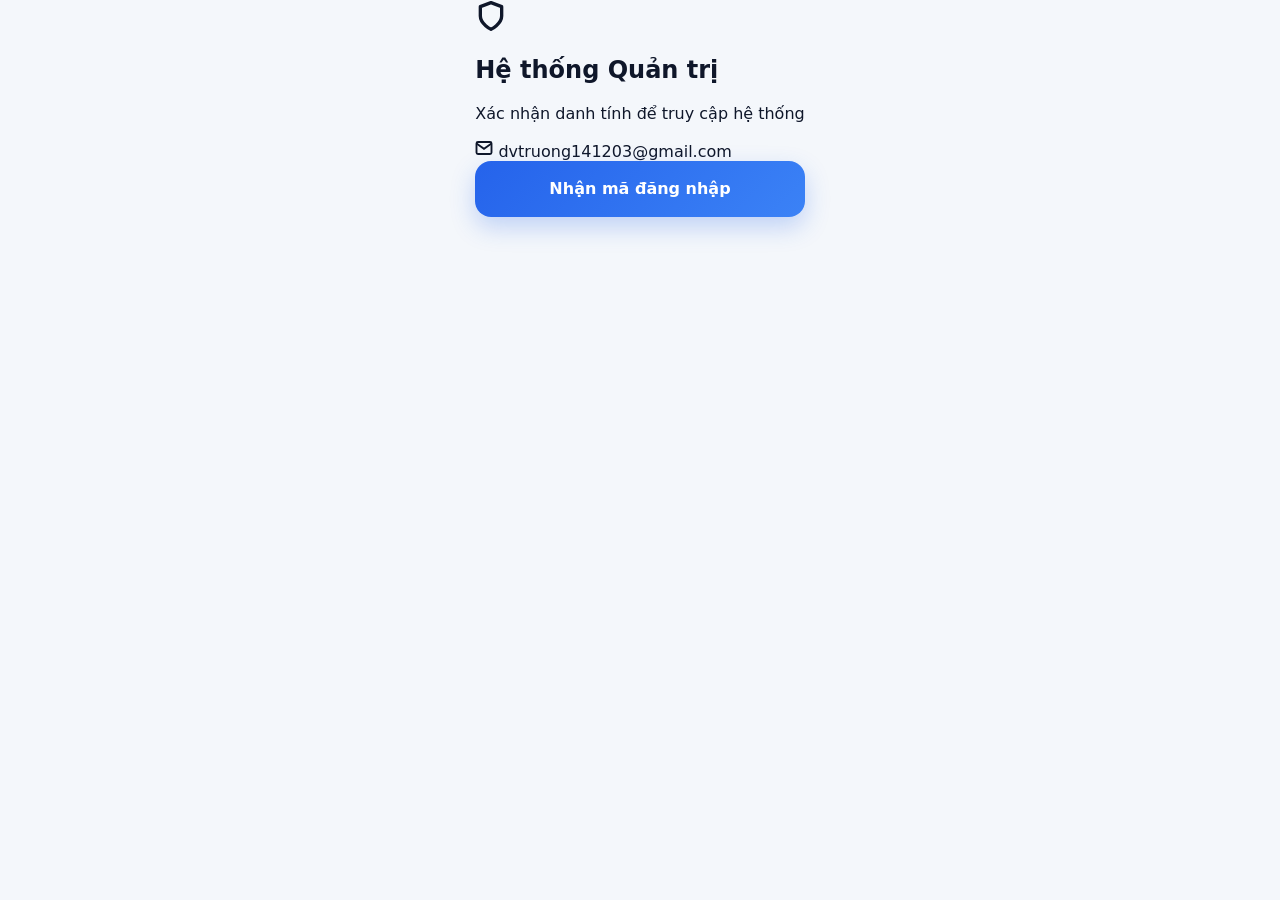
==== commit f88878fc: "Update login.html" ====
--- a/login.html
+++ b/login.html
@@ -4,7 +4,8 @@
   <meta charset="UTF-8">
   <meta name="viewport" content="width=device-width, initial-scale=1.0, maximum-scale=1.0, user-scalable=0, viewport-fit=cover">
   <title>Đăng nhập Hệ thống</title>
-  <link rel="stylesheet" href="style.css">
+  <!-- Ép trình duyệt tải file CSS mới nhất bằng đuôi ?v=2 -->
+  <link rel="stylesheet" href="style.css?v=2">
 </head>
 <body>
   <div class="login-wrapper">
--- a/style.css
+++ b/style.css
@@ -1,5 +1,5 @@
 :root {
-  --bg-base: #f0f4f8; 
+  --bg-base: #f4f7fb; 
   --card-bg: #ffffff; 
   --text-main: #0f172a; 
   --text-muted: #64748b;
@@ -10,74 +10,56 @@
   --status-success: #10b981; 
   --status-failed: #e11d48; 
 }
+
+/* CROSS BROWSER RESETS */
 * { box-sizing: border-box; -webkit-tap-highlight-color: transparent; }
+input, button, select, textarea { font-family: inherit; -webkit-appearance: none; -moz-appearance: none; appearance: none; }
+
 body {
   font-family: system-ui, -apple-system, BlinkMacSystemFont, "Segoe UI", Roboto, Helvetica, Arial, sans-serif;
-  background-color: var(--bg-base);
-  color: var(--text-main); margin: 0; padding: 0;
-  display: flex; flex-direction: column; align-items: center; min-height: 100dvh; 
+  background-color: var(--bg-base); color: var(--text-main); margin: 0; padding: 0;
+  display: flex; flex-direction: column; align-items: center; min-height: 100vh; min-height: 100dvh; 
   padding-bottom: calc(90px + env(safe-area-inset-bottom)); -webkit-font-smoothing: antialiased;
 }
 .container { width: 100%; max-width: 480px; position: relative; padding: 0 16px; }
 
-/* QUẢN LÝ TAB VIEW */
-.tab-view { display: none; width: 100%; animation: fadeIn 0.3s ease; }
+.tab-view { display: none; width: 100%; -webkit-animation: fadeIn 0.3s ease; animation: fadeIn 0.3s ease; }
 .tab-view.active { display: block; }
-@keyframes fadeIn { from { opacity: 0; transform: translateY(10px); } to { opacity: 1; transform: translateY(0); } }
+@-webkit-keyframes fadeIn { from { opacity: 0; -webkit-transform: translateY(6px); } to { opacity: 1; -webkit-transform: translateY(0); } }
+@keyframes fadeIn { from { opacity: 0; transform: translateY(6px); } to { opacity: 1; transform: translateY(0); } }
 
 /* ========================================= */
-/* HEADER KHỐI TÌM KIẾM & BỘ LỌC (NHƯ ẢNH)   */
+/* KHỐI TÌM KIẾM & BỘ LỌC (TRANSACTIONS)     */
 /* ========================================= */
 .header-card {
-  position: sticky; top: max(16px, env(safe-area-inset-top)); z-index: 100;
-  background: rgba(255, 255, 255, 0.95); backdrop-filter: blur(20px); -webkit-backdrop-filter: blur(20px);
+  position: -webkit-sticky; position: sticky; top: max(16px, env(safe-area-inset-top)); z-index: 100;
+  background: rgba(255, 255, 255, 0.95); -webkit-backdrop-filter: blur(20px); backdrop-filter: blur(20px);
   border-radius: 28px; padding: 20px 16px; margin-top: max(16px, env(safe-area-inset-top)); margin-bottom: 24px;
   display: flex; flex-direction: column; gap: 16px; width: 100%;
-  box-shadow: 0 10px 40px -10px rgba(0,0,0,0.08); border: 1px solid rgba(0,0,0,0.02);
+  -webkit-box-shadow: 0 10px 40px -10px rgba(0,0,0,0.08); box-shadow: 0 10px 40px -10px rgba(0,0,0,0.08); border: 1px solid rgba(0,0,0,0.02);
 }
 .top-row { display: flex; align-items: center; gap: 12px; width: 100%; }
-.search-bar { 
-  flex: 1; display: flex; align-items: center; background: #f8fafc; border-radius: 18px; 
-  padding: 0 16px; height: 54px; border: 1px solid rgba(0,0,0,0.04); transition: 0.3s ease; 
-}
-.search-bar:focus-within { background: #ffffff; border-color: var(--brand-primary); box-shadow: 0 0 0 4px rgba(37, 99, 235, 0.1); }
+.search-bar { flex: 1; display: flex; align-items: center; background: #f8fafc; border-radius: 18px; padding: 0 16px; height: 54px; border: 1px solid rgba(0,0,0,0.04); transition: 0.3s ease; }
+.search-bar:focus-within { background: #ffffff; border-color: var(--brand-primary); -webkit-box-shadow: 0 0 0 4px rgba(37, 99, 235, 0.1); box-shadow: 0 0 0 4px rgba(37, 99, 235, 0.1); }
 .search-bar svg { width: 20px; height: 20px; color: #94a3b8; flex-shrink: 0;}
-.search-bar input { flex: 1; min-width: 0; background: transparent; border: none; color: var(--text-main); outline: none; font-family: inherit; margin-left: 12px; font-size: 15px; font-weight: 500; }
-.search-bar input::placeholder { color: #94a3b8; font-weight: 400;}
+.search-bar input { flex: 1; min-width: 0; background: transparent; border: none; color: var(--text-main); outline: none; margin-left: 12px; font-size: 15px; font-weight: 500; }
 
-.add-btn { 
-  flex-shrink: 0; width: 54px; height: 54px; border-radius: 18px; 
-  background: var(--brand-gradient); color: white; border: none; 
-  display: flex; align-items: center; justify-content: center; cursor: pointer; 
-  box-shadow: 0 8px 20px var(--brand-glow); transition: 0.2s; 
-}
-.add-btn:active { transform: scale(0.9) translateY(2px); }
+.add-btn { flex-shrink: 0; width: 54px; height: 54px; border-radius: 18px; background: var(--brand-gradient); color: white; border: none; display: flex; align-items: center; justify-content: center; cursor: pointer; -webkit-box-shadow: 0 8px 20px var(--brand-glow); box-shadow: 0 8px 20px var(--brand-glow); transition: 0.2s; }
+.add-btn:active { -webkit-transform: scale(0.9); transform: scale(0.9); }
 
 .filter-wrapper { display: flex; overflow-x: auto; gap: 10px; scrollbar-width: none; padding-bottom: 4px; }
 .filter-wrapper::-webkit-scrollbar { display: none; }
-.filter-btn { 
-  padding: 10px 20px; border-radius: 20px; border: 1px solid #e2e8f0; 
-  background: transparent; color: var(--text-muted); font-size: 13px; font-weight: 600; 
-  cursor: pointer; white-space: nowrap; transition: 0.3s; 
-}
-.filter-btn.active { background: #0f172a; color: #ffffff; border-color: #0f172a; box-shadow: 0 6px 16px rgba(15, 23, 42, 0.2); }
+.filter-btn { padding: 10px 20px; border-radius: 20px; border: 1px solid #e2e8f0; background: transparent; color: var(--text-muted); font-size: 13px; font-weight: 600; cursor: pointer; white-space: nowrap; transition: 0.3s; }
+.filter-btn.active { background: #0f172a; color: #ffffff; border-color: #0f172a; -webkit-box-shadow: 0 6px 16px rgba(15, 23, 42, 0.2); box-shadow: 0 6px 16px rgba(15, 23, 42, 0.2); }
 
-/* ========================================= */
-/* DANH SÁCH GIAO DỊCH (NHƯ ẢNH)             */
-/* ========================================= */
 .list-container { padding-top: 4px; }
-.card { 
-  background: var(--card-bg); border-radius: 24px; padding: 20px; margin-bottom: 16px; 
-  cursor: pointer; display: flex; justify-content: space-between; align-items: center;
-  box-shadow: 0 8px 30px rgba(0, 0, 0, 0.04); border: 1px solid rgba(0,0,0,0.02); transition: 0.2s;
-}
-.card:active { transform: scale(0.97); }
+.card { background: var(--card-bg); border-radius: 24px; padding: 20px; margin-bottom: 16px; cursor: pointer; display: flex; justify-content: space-between; align-items: center; -webkit-box-shadow: 0 8px 30px rgba(0, 0, 0, 0.04); box-shadow: 0 8px 30px rgba(0, 0, 0, 0.04); border: 1px solid rgba(0,0,0,0.02); transition: 0.2s; }
+.card:active { -webkit-transform: scale(0.97); transform: scale(0.97); }
 .card-left { display: flex; flex-direction: column; gap: 6px; }
 .card-id { font-family: 'Courier New', Courier, monospace; font-size: 16px; font-weight: 800; color: var(--text-main); }
 .card-time { font-size: 13px; color: #94a3b8; font-weight: 500;}
 .card-right { display: flex; flex-direction: column; align-items: flex-end; gap: 6px; }
 .card-amount { font-weight: 800; font-size: 18px; color: var(--text-main); }
-
 .status-text { font-size: 13px; font-weight: 700; }
 .status-text.pending { color: var(--status-pending); }
 .status-text.success { color: var(--status-success); }
@@ -85,20 +67,24 @@
 
 .pagination { display: flex; justify-content: center; align-items: center; gap: 16px; margin: 24px 0; }
 .page-btn { background: #ffffff; border: 1px solid #e2e8f0; border-radius: 16px; width: 46px; height: 46px; display: flex; justify-content: center; align-items: center; cursor: pointer; color: var(--text-main); transition: 0.2s;}
-.page-btn:active { background: #f8fafc; }
 .page-info { font-size: 15px; font-weight: 700; color: var(--text-main); background: #ffffff; border: 1px solid #e2e8f0; padding: 12px 24px; border-radius: 16px;}
 
 /* ========================================= */
-/* TAB NGÂN HÀNG                             */
+/* TAB NGÂN HÀNG (BẢNG TRẮNG, BO GÓC MỊN)    */
 /* ========================================= */
 .page-title { font-size: 1.8rem; font-weight: 800; color: var(--text-main); margin: 24px 0 20px 0; text-align: center;}
-.bank-table-card { width: 100%; background: #ffffff; border-radius: 24px; border: 1px solid rgba(0,0,0,0.04); overflow: hidden; margin-bottom: 24px; box-shadow: 0 10px 40px -10px rgba(0,0,0,0.06);}
+.bank-table-card { 
+  width: 100%; background: #ffffff; border-radius: 20px; border: 1px solid rgba(0,0,0,0.03); 
+  overflow: hidden; margin-bottom: 24px; -webkit-box-shadow: 0 12px 24px -10px rgba(0,0,0,0.08); box-shadow: 0 12px 24px -10px rgba(0,0,0,0.08);
+}
 .bank-table { width: 100%; border-collapse: collapse; text-align: left; }
-.bank-table th { background: #f8fafc; padding: 16px 14px; font-size: 12px; color: var(--text-muted); border-bottom: 1px solid #e2e8f0; text-align: center;}
-.bank-table td { padding: 16px 14px; font-size: 13.5px; font-weight: 600; color: var(--text-main); border-bottom: 1px dashed #f1f5f9; vertical-align: middle; text-align: center;}
+.bank-table th { background: #f8fafc; padding: 16px 10px; font-size: 13px; color: var(--text-muted); font-weight: 700; border-bottom: 1px solid #e2e8f0; text-align: center;}
+.bank-table td { padding: 16px 10px; font-size: 14px; font-weight: 600; color: var(--text-main); border-bottom: 1px solid #f1f5f9; vertical-align: middle; text-align: center;}
 .bank-table tr:last-child td { border-bottom: none; }
-.bank-logo-mini { width: 36px; height: 36px; border-radius: 8px; object-fit: contain; margin-bottom: 6px; border: 1px solid #f1f5f9; background: #fff;}
-.bank-badge { font-size: 11px; padding: 6px 10px; border-radius: 8px; font-weight: 700; cursor: pointer; display: inline-block;}
+.bank-logo-mini { width: 32px; height: 32px; border-radius: 8px; object-fit: contain; border: 1px solid #f1f5f9; background: #fff;}
+.bank-acc-text { font-family: monospace; font-size: 14px; letter-spacing: 0.5px;}
+
+.bank-badge { font-size: 11px; padding: 6px 12px; border-radius: 8px; font-weight: 700; cursor: pointer; display: inline-block; white-space: nowrap;}
 .bank-badge.active { background: #d1fae5; color: #047857; }
 .bank-badge.inactive { background: #f1f5f9; color: var(--text-muted); }
 
@@ -107,23 +93,21 @@
 /* ========================================= */
 .bottom-nav {
   position: fixed; bottom: 0; left: 0; right: 0; background: rgba(255, 255, 255, 0.95);
-  backdrop-filter: blur(20px); -webkit-backdrop-filter: blur(20px); border-top: 1px solid rgba(0,0,0,0.05);
+  -webkit-backdrop-filter: blur(20px); backdrop-filter: blur(20px); border-top: 1px solid rgba(0,0,0,0.05);
   display: flex; justify-content: space-evenly; align-items: center;
   padding: 12px 16px calc(12px + env(safe-area-inset-bottom)); z-index: 900;
 }
 .nav-item { display: flex; flex-direction: column; align-items: center; gap: 6px; color: #94a3b8; cursor: pointer; transition: 0.3s; width: 80px; }
 .nav-item.active { color: #0f172a; }
-.nav-item svg { width: 24px; height: 24px; stroke: currentColor; stroke-width: 2; fill: none; stroke-linecap: round; stroke-linejoin: round; transition: 0.3s; }
-.nav-item.active svg { transform: scale(1.15); stroke-width: 2.5; }
+.nav-item svg { width: 26px; height: 26px; stroke: currentColor; stroke-width: 2; fill: none; stroke-linecap: round; stroke-linejoin: round; transition: 0.3s; }
+.nav-item.active svg { -webkit-transform: scale(1.1); transform: scale(1.1); stroke-width: 2.5; }
 .nav-item span { font-size: 12px; font-weight: 700; }
 
-/* ========================================= */
-/* MODAL, FORM VÀ NÚT CHUNG                  */
-/* ========================================= */
-.modal-overlay { position: fixed; top: 0; left: 0; right: 0; bottom: 0; background: rgba(15, 23, 42, 0.5); backdrop-filter: blur(8px); display: none; align-items: center; justify-content: center; z-index: 1000; padding: 16px; opacity: 0; transition: opacity 0.3s; }
+/* MODAL, FORM VÀ NÚT CHUNG */
+.modal-overlay { position: fixed; top: 0; left: 0; right: 0; bottom: 0; background: rgba(15, 23, 42, 0.5); -webkit-backdrop-filter: blur(8px); backdrop-filter: blur(8px); display: none; align-items: center; justify-content: center; z-index: 1000; padding: 16px; opacity: 0; transition: opacity 0.3s; }
 .modal-overlay.active { display: flex; opacity: 1; }
-.modal-overlay.active .modal-content { transform: translateY(0) scale(1); opacity: 1;}
-.modal-content { background: #ffffff; border-radius: 32px; width: 100%; max-width: 400px; position: relative; transform: translateY(30px) scale(0.95); opacity: 0; transition: all 0.4s; max-height: calc(100dvh - 32px); overflow-y: auto; box-shadow: 0 25px 50px -12px rgba(0, 0, 0, 0.25); }
+.modal-overlay.active .modal-content { -webkit-transform: translateY(0) scale(1); transform: translateY(0) scale(1); opacity: 1;}
+.modal-content { background: #ffffff; border-radius: 32px; width: 100%; max-width: 400px; position: relative; -webkit-transform: translateY(30px) scale(0.95); transform: translateY(30px) scale(0.95); opacity: 0; transition: all 0.4s; max-height: calc(100dvh - 32px); overflow-y: auto; -webkit-box-shadow: 0 25px 50px -12px rgba(0, 0, 0, 0.25); box-shadow: 0 25px 50px -12px rgba(0, 0, 0, 0.25); }
 .close-btn { position: absolute; top: 16px; right: 16px; z-index: 10; background: #f1f5f9; border: none; border-radius: 50%; width: 36px; height: 36px; color: var(--text-muted); cursor: pointer; display: flex; align-items: center; justify-content: center; }
 
 .add-view, .receipt-view { padding: 48px 24px 32px; flex-direction: column; display: none; }
@@ -136,22 +120,9 @@
 .step-btn { flex: 0 0 56px; height: 56px; background: transparent; color: var(--text-muted); border: none; font-size: 1.6rem; cursor: pointer;}
 .input-group input[type="text"] { flex: 1; min-width: 0; border: none; background: transparent; color: var(--text-main); font-size: 30px; text-align: center; outline: none; font-weight: 800; font-family: monospace; }
 
-button.btn-primary { width: 100%; padding: 18px; background: var(--brand-gradient); color: #ffffff; border: none; border-radius: 20px; font-size: 16px; font-weight: 700; cursor: pointer; min-height: 56px; box-shadow: 0 10px 25px var(--brand-glow); transition: 0.2s;}
-button.btn-primary:active { transform: scale(0.96); }
+button.btn-primary { width: 100%; padding: 18px; background: var(--brand-gradient); color: #ffffff; border: none; border-radius: 20px; font-size: 16px; font-weight: 700; cursor: pointer; min-height: 56px; -webkit-box-shadow: 0 10px 25px var(--brand-glow); box-shadow: 0 10px 25px var(--brand-glow); transition: 0.2s;}
+button.btn-primary:active { -webkit-transform: scale(0.96); transform: scale(0.96); }
 
-/* ĐĂNG NHẬP */
-.login-wrapper { width: 100%; min-height: 100dvh; display: flex; align-items: center; justify-content: center; padding: 20px; }
-.login-card { background: #ffffff; border-radius: 32px; width: 100%; max-width: 360px; padding: 40px 24px; box-shadow: 0 25px 50px -12px rgba(0,0,0,0.15); text-align: center; }
-.login-icon { background: #eff6ff; border-radius: 50%; width: 64px; height: 64px; display: flex; align-items: center; justify-content: center; color: var(--brand-primary); margin: 0 auto 16px;}
-.login-title { font-size: 1.5rem; font-weight: 800; margin: 0 0 8px 0; color: var(--text-main);}
-.login-desc { font-size: 14px; color: var(--text-muted); margin-bottom: 24px;}
-.admin-badge { display: flex; align-items: center; justify-content: center; gap: 8px; background: #f8fafc; color: var(--text-main); font-weight: 600; font-size: 14px; padding: 16px; border-radius: 16px; border: 1px solid #e2e8f0; margin-bottom: 24px; }
-.otp-input { width: 100%; background: #f8fafc; border: 2px solid rgba(0,0,0,0.03); border-radius: 16px; padding: 16px; font-size: 26px; font-weight: 800; letter-spacing: 8px; text-align: center; outline: none; margin-bottom: 20px; color: var(--brand-primary); font-family: monospace; transition: 0.3s; }
-.otp-input:focus { border-color: var(--brand-primary); background: #ffffff; box-shadow: 0 0 0 4px rgba(37, 99, 235, 0.1); }
-.btn-auth-outline { width: 100%; background: transparent; color: var(--text-muted); border: none; padding: 12px; margin-top: 8px; font-weight: 600; font-size: 14px; cursor: pointer;}
-.login-msg { margin-top: 16px; font-size: 13px; font-weight: 600; color: var(--status-failed); min-height: 20px;}
-
-/* FORM BANK */
 .form-group { margin-bottom: 18px; text-align: left; position: relative; }
 .form-label { display: block; font-size: 13px; font-weight: 700; color: var(--text-muted); margin-bottom: 8px; }
 .form-input { width: 100%; background: #f8fafc; border: 2px solid rgba(0,0,0,0.04); border-radius: 16px; padding: 16px; font-size: 15px; font-weight: 700; outline: none; color: var(--text-main); transition: 0.3s; }
@@ -160,14 +131,13 @@
 .bank-select-box { width: 100%; background: #f8fafc; border: 2px solid rgba(0,0,0,0.04); border-radius: 16px; padding: 12px 16px; display: flex; align-items: center; justify-content: space-between; cursor: pointer; }
 .bank-select-left { display: flex; align-items: center; gap: 10px; font-weight: 700; font-size: 14px; color: var(--text-main); }
 .bank-select-left img { width: 30px; height: 30px; border-radius: 6px; display: none; object-fit: contain;}
-.bank-dropdown-list { position: absolute; top: calc(100% + 4px); left: 0; right: 0; background: #ffffff; border: 1px solid #e2e8f0; border-radius: 16px; max-height: 240px; overflow-y: auto; z-index: 1000; display: none; box-shadow: 0 12px 30px rgba(0,0,0,0.12); padding: 6px; }
+.bank-dropdown-list { position: absolute; top: calc(100% + 4px); left: 0; right: 0; background: #ffffff; border: 1px solid #e2e8f0; border-radius: 16px; max-height: 240px; overflow-y: auto; z-index: 1000; display: none; -webkit-box-shadow: 0 12px 30px rgba(0,0,0,0.12); box-shadow: 0 12px 30px rgba(0,0,0,0.12); padding: 6px; }
 .bank-dropdown-list.show { display: block; }
 .bank-item { display: flex; align-items: center; padding: 10px; border-radius: 10px; cursor: pointer; }
 .bank-item:hover { background: #f1f5f9; }
 .bank-item img { width: 32px; height: 32px; object-fit: contain; margin-right: 10px; }
 
-/* HÓA ĐƠN */
-.receipt-card { width: 100%; background: #ffffff; border: 1px solid rgba(0,0,0,0.03); border-radius: 24px; padding: 24px; box-shadow: 0 12px 36px rgba(0,0,0,0.06); }
+.receipt-card { width: 100%; background: #ffffff; border: 1px solid rgba(0,0,0,0.03); border-radius: 24px; padding: 24px; -webkit-box-shadow: 0 12px 36px rgba(0,0,0,0.06); box-shadow: 0 12px 36px rgba(0,0,0,0.06); }
 .receipt-header { text-align: center; border-bottom: 1px dashed #e2e8f0; padding-bottom: 16px; margin-bottom: 16px;}
 .receipt-title { font-size: 16px; font-weight: 800; color: var(--text-main); text-transform: uppercase; }
 .detail-row { display: flex; justify-content: space-between; align-items: center; padding-bottom: 14px; margin-bottom: 14px; border-bottom: 1px solid #f1f5f9; font-size: 14px;}
@@ -179,7 +149,8 @@
 .status-text-only.success { color: var(--status-success); }
 .status-text-only.failed { color: var(--status-failed); }
 
-.toast { position: fixed; bottom: 90px; left: 50%; transform: translateX(-50%) translateY(20px); background: #111827; color: #ffffff; padding: 14px 28px; border-radius: 30px; font-weight: 600; font-size: 14px; box-shadow: 0 12px 36px rgba(17, 24, 39, 0.4); opacity: 0; transition: all 0.4s; z-index: 2000; pointer-events: none;}
-.toast.show { opacity: 1; transform: translateX(-50%) translateY(0); }
-.loader { border: 3px solid rgba(255,255,255,0.2); border-top: 3px solid #ffffff; border-radius: 50%; width: 22px; height: 22px; animation: spin 1s linear infinite; display: none; margin: 0 auto; }
-@keyframes spin { 100% { transform: rotate(360deg); } }
+.toast { position: fixed; bottom: 90px; left: 50%; -webkit-transform: translateX(-50%) translateY(20px); transform: translateX(-50%) translateY(20px); background: #111827; color: #ffffff; padding: 14px 28px; border-radius: 30px; font-weight: 600; font-size: 14px; -webkit-box-shadow: 0 12px 36px rgba(17, 24, 39, 0.4); box-shadow: 0 12px 36px rgba(17, 24, 39, 0.4); opacity: 0; transition: all 0.4s; z-index: 2000; pointer-events: none;}
+.toast.show { opacity: 1; -webkit-transform: translateX(-50%) translateY(0); transform: translateX(-50%) translateY(0); }
+.loader { border: 3px solid rgba(255,255,255,0.2); border-top: 3px solid #ffffff; border-radius: 50%; width: 22px; height: 22px; -webkit-animation: spin 1s linear infinite; animation: spin 1s linear infinite; display: none; margin: 0 auto; }
+@-webkit-keyframes spin { 100% { -webkit-transform: rotate(360deg); transform: rotate(360deg); } }
+@keyframes spin { 100% { -webkit-transform: rotate(360deg); transform: rotate(360deg); } }
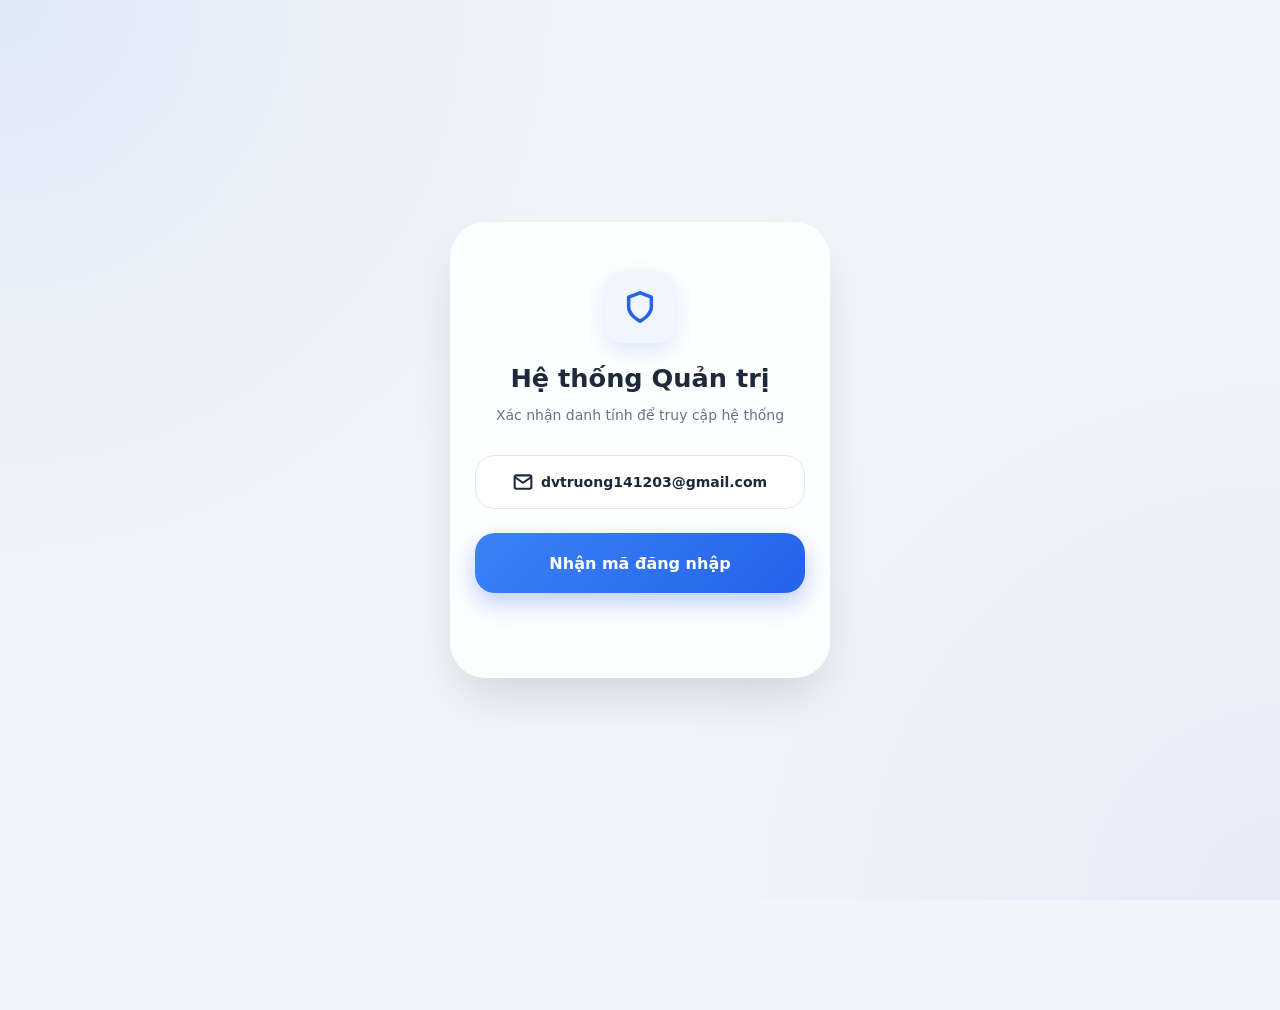
==== commit 1818a57e: "Update login.html" ====
--- a/login.html
+++ b/login.html
@@ -4,24 +4,24 @@
   <meta charset="UTF-8">
   <meta name="viewport" content="width=device-width, initial-scale=1.0, maximum-scale=1.0, user-scalable=0, viewport-fit=cover">
   <title>Đăng nhập Hệ thống</title>
-  <!-- Ép trình duyệt tải file CSS mới nhất bằng đuôi ?v=2 -->
-  <link rel="stylesheet" href="style.css?v=2">
+  <!-- Ép trình duyệt tải file CSS mới nhất bằng đuôi ?v=4 -->
+  <link rel="stylesheet" href="style.css?v=4">
 </head>
 <body>
   <div class="login-wrapper">
     <div class="login-card">
       <div class="login-icon">
-        <svg width="32" height="32" viewBox="0 0 24 24" fill="none" stroke="currentColor" stroke-width="2.5" stroke-linecap="round" stroke-linejoin="round"><path d="M12 22s8-4 8-10V5l-8-3-8 3v7c0 6 8 10 8 10z"></path></svg>
+        <svg width="34" height="34" viewBox="0 0 24 24" fill="none" stroke="currentColor" stroke-width="2.5" stroke-linecap="round" stroke-linejoin="round"><path d="M12 22s8-4 8-10V5l-8-3-8 3v7c0 6 8 10 8 10z"></path></svg>
       </div>
       <h2 class="login-title">Hệ thống Quản trị</h2>
       <p class="login-desc">Xác nhận danh tính để truy cập hệ thống</p>
       
       <div id="loginStep1">
         <div class="admin-badge">
-          <svg viewBox="0 0 24 24" width="18" height="18" fill="none" stroke="currentColor" stroke-width="2.5"><path d="M4 4h16c1.1 0 2 .9 2 2v12c0 1.1-.9 2-2 2H4c-1.1 0-2-.9-2-2V6c0-1.1.9-2 2-2z"></path><polyline points="22,6 12,13 2,6"></polyline></svg>
+          <svg viewBox="0 0 24 24" width="20" height="20" fill="none" stroke="currentColor" stroke-width="2.5"><path d="M4 4h16c1.1 0 2 .9 2 2v12c0 1.1-.9 2-2 2H4c-1.1 0-2-.9-2-2V6c0-1.1.9-2 2-2z"></path><polyline points="22,6 12,13 2,6"></polyline></svg>
           <span>dvtruong141203@gmail.com</span>
         </div>
-        <button class="btn-primary" id="btnSendOtp" onclick="sendOtp()" style="border-radius: 16px;">
+        <button class="btn-primary" id="btnSendOtp" onclick="sendOtp()">
           <span>Nhận mã đăng nhập</span>
           <div class="loader" id="loaderSend"></div>
         </button>
@@ -29,7 +29,7 @@
 
       <div id="loginStep2" style="display:none;">
         <input type="text" id="otpInput" class="otp-input" placeholder="••••••" maxlength="6" inputmode="numeric" autocomplete="one-time-code">
-        <button class="btn-primary" id="btnVerifyOtp" onclick="verifyOtp()" style="border-radius: 16px;">
+        <button class="btn-primary" id="btnVerifyOtp" onclick="verifyOtp()">
           <span>Xác nhận mã</span>
           <div class="loader" id="loaderVerify"></div>
         </button>
@@ -45,9 +45,7 @@
 
     function checkAuth() {
       const authExpiry = localStorage.getItem('auth_expiry');
-      if (authExpiry && Date.now() < parseInt(authExpiry)) {
-        window.location.replace("./index.html"); 
-      }
+      if (authExpiry && Date.now() < parseInt(authExpiry)) { window.location.replace("./index.html"); }
     }
     window.onload = checkAuth;
 
@@ -58,9 +56,7 @@
         .then(res => res.json()).then(res => {
           btn.querySelector('span').style.display = 'inline'; loader.style.display = 'none';
           if(res.success) {
-            document.getElementById('loginStep1').style.display = 'none';
-            document.getElementById('loginStep2').style.display = 'block';
-            document.getElementById('otpInput').focus();
+            document.getElementById('loginStep1').style.display = 'none'; document.getElementById('loginStep2').style.display = 'block'; document.getElementById('otpInput').focus();
             msg.style.color = "var(--status-success)"; msg.innerText = res.message;
           } else { msg.style.color = "var(--status-failed)"; msg.innerText = res.message; }
         }).catch(err => {
--- a/style.css
+++ b/style.css
@@ -1,156 +1,221 @@
 :root {
-  --bg-base: #f4f7fb; 
-  --card-bg: #ffffff; 
-  --text-main: #0f172a; 
+  /* Bảng màu Soft UI & Glassmorphism */
+  --bg-base: #f1f5f9; 
+  --card-bg: rgba(255, 255, 255, 0.85); 
+  --text-main: #1e293b; 
   --text-muted: #64748b;
-  --brand-primary: #1d4ed8; 
-  --brand-gradient: linear-gradient(135deg, #2563eb 0%, #3b82f6 100%);
-  --brand-glow: rgba(37, 99, 235, 0.25);
-  --status-pending: #f59e0b; 
-  --status-success: #10b981; 
-  --status-failed: #e11d48; 
+  --brand-primary: #2563eb; 
+  --brand-gradient: linear-gradient(135deg, #3b82f6 0%, #2563eb 100%);
+  --brand-glow: rgba(37, 99, 235, 0.3);
+  
+  --status-pending-bg: #fef3c7; --status-pending-text: #b45309;
+  --status-success-bg: #d1fae5; --status-success-text: #047857;
+  --status-failed-bg: #ffe4e6; --status-failed-text: #be123c;
 }
 
 /* CROSS BROWSER RESETS */
 * { box-sizing: border-box; -webkit-tap-highlight-color: transparent; }
-input, button, select, textarea { font-family: inherit; -webkit-appearance: none; -moz-appearance: none; appearance: none; }
+input, button, select, textarea { font-family: inherit; -webkit-appearance: none; -moz-appearance: none; appearance: none; outline: none; }
 
 body {
   font-family: system-ui, -apple-system, BlinkMacSystemFont, "Segoe UI", Roboto, Helvetica, Arial, sans-serif;
   background-color: var(--bg-base); color: var(--text-main); margin: 0; padding: 0;
+  /* Nền Gradient mờ ảo phía sau */
+  background-image: 
+    radial-gradient(circle at 0% 0%, rgba(59, 130, 246, 0.1) 0%, transparent 40%), 
+    radial-gradient(circle at 100% 100%, rgba(139, 92, 246, 0.08) 0%, transparent 40%);
+  background-attachment: fixed;
   display: flex; flex-direction: column; align-items: center; min-height: 100vh; min-height: 100dvh; 
-  padding-bottom: calc(90px + env(safe-area-inset-bottom)); -webkit-font-smoothing: antialiased;
-}
+  padding-bottom: calc(110px + env(safe-area-inset-bottom)); -webkit-font-smoothing: antialiased;
+}
+
 .container { width: 100%; max-width: 480px; position: relative; padding: 0 16px; }
 
-.tab-view { display: none; width: 100%; -webkit-animation: fadeIn 0.3s ease; animation: fadeIn 0.3s ease; }
+/* ANIMATION CHUYỂN TAB */
+.tab-view { display: none; width: 100%; -webkit-animation: slideUp 0.4s cubic-bezier(0.16, 1, 0.3, 1); animation: slideUp 0.4s cubic-bezier(0.16, 1, 0.3, 1); }
 .tab-view.active { display: block; }
-@-webkit-keyframes fadeIn { from { opacity: 0; -webkit-transform: translateY(6px); } to { opacity: 1; -webkit-transform: translateY(0); } }
-@keyframes fadeIn { from { opacity: 0; transform: translateY(6px); } to { opacity: 1; transform: translateY(0); } }
-
-/* ========================================= */
-/* KHỐI TÌM KIẾM & BỘ LỌC (TRANSACTIONS)     */
+@-webkit-keyframes slideUp { from { opacity: 0; -webkit-transform: translateY(15px); } to { opacity: 1; -webkit-transform: translateY(0); } }
+@keyframes slideUp { from { opacity: 0; transform: translateY(15px); } to { opacity: 1; transform: translateY(0); } }
+
+/* ========================================= */
+/* KHỐI KÍNH MỜ (GLASSMORPHISM) HEADER       */
 /* ========================================= */
 .header-card {
   position: -webkit-sticky; position: sticky; top: max(16px, env(safe-area-inset-top)); z-index: 100;
-  background: rgba(255, 255, 255, 0.95); -webkit-backdrop-filter: blur(20px); backdrop-filter: blur(20px);
-  border-radius: 28px; padding: 20px 16px; margin-top: max(16px, env(safe-area-inset-top)); margin-bottom: 24px;
+  background: rgba(255, 255, 255, 0.75); -webkit-backdrop-filter: blur(24px); backdrop-filter: blur(24px);
+  border-radius: 32px; padding: 20px 16px; margin-top: max(16px, env(safe-area-inset-top)); margin-bottom: 24px;
   display: flex; flex-direction: column; gap: 16px; width: 100%;
-  -webkit-box-shadow: 0 10px 40px -10px rgba(0,0,0,0.08); box-shadow: 0 10px 40px -10px rgba(0,0,0,0.08); border: 1px solid rgba(0,0,0,0.02);
+  -webkit-box-shadow: 0 12px 40px -12px rgba(0,0,0,0.08); box-shadow: 0 12px 40px -12px rgba(0,0,0,0.08); 
+  border: 1px solid rgba(255, 255, 255, 0.6);
 }
 .top-row { display: flex; align-items: center; gap: 12px; width: 100%; }
-.search-bar { flex: 1; display: flex; align-items: center; background: #f8fafc; border-radius: 18px; padding: 0 16px; height: 54px; border: 1px solid rgba(0,0,0,0.04); transition: 0.3s ease; }
+.search-bar { 
+  flex: 1; display: flex; align-items: center; background: rgba(255, 255, 255, 0.6); 
+  border-radius: 20px; padding: 0 16px; height: 56px; border: 1px solid rgba(0,0,0,0.04); transition: 0.3s ease; 
+}
 .search-bar:focus-within { background: #ffffff; border-color: var(--brand-primary); -webkit-box-shadow: 0 0 0 4px rgba(37, 99, 235, 0.1); box-shadow: 0 0 0 4px rgba(37, 99, 235, 0.1); }
 .search-bar svg { width: 20px; height: 20px; color: #94a3b8; flex-shrink: 0;}
-.search-bar input { flex: 1; min-width: 0; background: transparent; border: none; color: var(--text-main); outline: none; margin-left: 12px; font-size: 15px; font-weight: 500; }
-
-.add-btn { flex-shrink: 0; width: 54px; height: 54px; border-radius: 18px; background: var(--brand-gradient); color: white; border: none; display: flex; align-items: center; justify-content: center; cursor: pointer; -webkit-box-shadow: 0 8px 20px var(--brand-glow); box-shadow: 0 8px 20px var(--brand-glow); transition: 0.2s; }
-.add-btn:active { -webkit-transform: scale(0.9); transform: scale(0.9); }
+.search-bar input { flex: 1; min-width: 0; background: transparent; border: none; color: var(--text-main); font-family: inherit; margin-left: 12px; font-size: 15px; font-weight: 500; }
+.search-bar input::placeholder { color: #94a3b8; font-weight: 400;}
+
+.add-btn { 
+  flex-shrink: 0; width: 56px; height: 56px; border-radius: 20px; 
+  background: var(--brand-gradient); color: white; border: none; 
+  display: flex; align-items: center; justify-content: center; cursor: pointer; 
+  -webkit-box-shadow: 0 10px 25px var(--brand-glow); box-shadow: 0 10px 25px var(--brand-glow); transition: 0.2s cubic-bezier(0.16, 1, 0.3, 1); 
+}
+.add-btn:active { -webkit-transform: scale(0.9) translateY(2px); transform: scale(0.9) translateY(2px); }
 
 .filter-wrapper { display: flex; overflow-x: auto; gap: 10px; scrollbar-width: none; padding-bottom: 4px; }
 .filter-wrapper::-webkit-scrollbar { display: none; }
-.filter-btn { padding: 10px 20px; border-radius: 20px; border: 1px solid #e2e8f0; background: transparent; color: var(--text-muted); font-size: 13px; font-weight: 600; cursor: pointer; white-space: nowrap; transition: 0.3s; }
-.filter-btn.active { background: #0f172a; color: #ffffff; border-color: #0f172a; -webkit-box-shadow: 0 6px 16px rgba(15, 23, 42, 0.2); box-shadow: 0 6px 16px rgba(15, 23, 42, 0.2); }
-
+.filter-btn { 
+  padding: 10px 20px; border-radius: 20px; border: 1px solid rgba(255,255,255,0.8); 
+  background: rgba(255, 255, 255, 0.5); color: var(--text-muted); font-size: 13px; font-weight: 700; 
+  cursor: pointer; white-space: nowrap; transition: 0.3s; 
+}
+.filter-btn.active { background: #1e293b; color: #ffffff; border-color: #1e293b; -webkit-box-shadow: 0 8px 20px rgba(30, 41, 59, 0.2); box-shadow: 0 8px 20px rgba(30, 41, 59, 0.2); }
+
+/* ========================================= */
+/* DANH SÁCH GIAO DỊCH (THẺ NỔI MỀM)         */
+/* ========================================= */
 .list-container { padding-top: 4px; }
-.card { background: var(--card-bg); border-radius: 24px; padding: 20px; margin-bottom: 16px; cursor: pointer; display: flex; justify-content: space-between; align-items: center; -webkit-box-shadow: 0 8px 30px rgba(0, 0, 0, 0.04); box-shadow: 0 8px 30px rgba(0, 0, 0, 0.04); border: 1px solid rgba(0,0,0,0.02); transition: 0.2s; }
-.card:active { -webkit-transform: scale(0.97); transform: scale(0.97); }
+.card { 
+  background: var(--card-bg); border-radius: 28px; padding: 22px; margin-bottom: 16px; 
+  cursor: pointer; display: flex; justify-content: space-between; align-items: center;
+  -webkit-box-shadow: 0 8px 24px rgba(149, 157, 165, 0.1); box-shadow: 0 8px 24px rgba(149, 157, 165, 0.1); 
+  border: 1px solid rgba(255,255,255,0.8); transition: 0.2s cubic-bezier(0.16, 1, 0.3, 1); 
+  -webkit-backdrop-filter: blur(10px); backdrop-filter: blur(10px);
+}
+.card:active { -webkit-transform: scale(0.97); transform: scale(0.97); background: #ffffff; }
 .card-left { display: flex; flex-direction: column; gap: 6px; }
-.card-id { font-family: 'Courier New', Courier, monospace; font-size: 16px; font-weight: 800; color: var(--text-main); }
-.card-time { font-size: 13px; color: #94a3b8; font-weight: 500;}
-.card-right { display: flex; flex-direction: column; align-items: flex-end; gap: 6px; }
-.card-amount { font-weight: 800; font-size: 18px; color: var(--text-main); }
-.status-text { font-size: 13px; font-weight: 700; }
-.status-text.pending { color: var(--status-pending); }
-.status-text.success { color: var(--status-success); }
-.status-text.failed { color: var(--status-failed); }
+.card-id { font-family: monospace; font-size: 16px; font-weight: 800; color: var(--text-main); letter-spacing: 0.5px;}
+.card-time { font-size: 12px; color: #94a3b8; font-weight: 600;}
+.card-right { display: flex; flex-direction: column; align-items: flex-end; gap: 10px; }
+.card-amount { font-weight: 800; font-size: 19px; color: var(--text-main); }
+
+/* HUY HIỆU TRẠNG THÁI CAO CẤP */
+.status-badge { font-size: 11px; font-weight: 800; padding: 6px 12px; border-radius: 12px; text-transform: uppercase; letter-spacing: 0.5px; }
+.status-badge.pending { background: var(--status-pending-bg); color: var(--status-pending-text); }
+.status-badge.success { background: var(--status-success-bg); color: var(--status-success-text); }
+.status-badge.failed { background: var(--status-failed-bg); color: var(--status-failed-text); }
 
 .pagination { display: flex; justify-content: center; align-items: center; gap: 16px; margin: 24px 0; }
-.page-btn { background: #ffffff; border: 1px solid #e2e8f0; border-radius: 16px; width: 46px; height: 46px; display: flex; justify-content: center; align-items: center; cursor: pointer; color: var(--text-main); transition: 0.2s;}
-.page-info { font-size: 15px; font-weight: 700; color: var(--text-main); background: #ffffff; border: 1px solid #e2e8f0; padding: 12px 24px; border-radius: 16px;}
-
-/* ========================================= */
-/* TAB NGÂN HÀNG (BẢNG TRẮNG, BO GÓC MỊN)    */
+.page-btn { background: rgba(255, 255, 255, 0.8); border: 1px solid rgba(255, 255, 255, 0.5); border-radius: 18px; width: 50px; height: 50px; display: flex; justify-content: center; align-items: center; cursor: pointer; color: var(--text-main); transition: 0.2s; -webkit-box-shadow: 0 8px 24px rgba(149, 157, 165, 0.1); box-shadow: 0 8px 24px rgba(149, 157, 165, 0.1);}
+.page-btn:active { background: #ffffff; -webkit-transform: scale(0.9); transform: scale(0.9);}
+.page-info { font-size: 14px; font-weight: 800; color: var(--text-main); background: rgba(255, 255, 255, 0.8); border: 1px solid rgba(255, 255, 255, 0.5); padding: 14px 24px; border-radius: 18px; -webkit-box-shadow: 0 8px 24px rgba(149, 157, 165, 0.1); box-shadow: 0 8px 24px rgba(149, 157, 165, 0.1);}
+
+/* ========================================= */
+/* TAB NGÂN HÀNG (CARDS UI)                  */
 /* ========================================= */
 .page-title { font-size: 1.8rem; font-weight: 800; color: var(--text-main); margin: 24px 0 20px 0; text-align: center;}
-.bank-table-card { 
-  width: 100%; background: #ffffff; border-radius: 20px; border: 1px solid rgba(0,0,0,0.03); 
-  overflow: hidden; margin-bottom: 24px; -webkit-box-shadow: 0 12px 24px -10px rgba(0,0,0,0.08); box-shadow: 0 12px 24px -10px rgba(0,0,0,0.08);
-}
-.bank-table { width: 100%; border-collapse: collapse; text-align: left; }
-.bank-table th { background: #f8fafc; padding: 16px 10px; font-size: 13px; color: var(--text-muted); font-weight: 700; border-bottom: 1px solid #e2e8f0; text-align: center;}
-.bank-table td { padding: 16px 10px; font-size: 14px; font-weight: 600; color: var(--text-main); border-bottom: 1px solid #f1f5f9; vertical-align: middle; text-align: center;}
-.bank-table tr:last-child td { border-bottom: none; }
-.bank-logo-mini { width: 32px; height: 32px; border-radius: 8px; object-fit: contain; border: 1px solid #f1f5f9; background: #fff;}
-.bank-acc-text { font-family: monospace; font-size: 14px; letter-spacing: 0.5px;}
-
-.bank-badge { font-size: 11px; padding: 6px 12px; border-radius: 8px; font-weight: 700; cursor: pointer; display: inline-block; white-space: nowrap;}
-.bank-badge.active { background: #d1fae5; color: #047857; }
-.bank-badge.inactive { background: #f1f5f9; color: var(--text-muted); }
-
-/* ========================================= */
-/* THANH ĐIỀU HƯỚNG DƯỚI CÙNG                */
+.bank-card-item {
+  background: var(--card-bg); border-radius: 28px; padding: 20px; margin-bottom: 16px;
+  display: flex; align-items: center; justify-content: space-between;
+  -webkit-box-shadow: 0 8px 24px rgba(149, 157, 165, 0.1); box-shadow: 0 8px 24px rgba(149, 157, 165, 0.1); 
+  border: 1px solid rgba(255,255,255,0.8); transition: 0.2s; -webkit-backdrop-filter: blur(10px); backdrop-filter: blur(10px);
+}
+.bank-card-left { display: flex; align-items: center; gap: 16px; }
+.bank-logo-box {
+  width: 56px; height: 56px; border-radius: 18px; background: #ffffff; border: 1px solid #e2e8f0;
+  display: flex; align-items: center; justify-content: center; flex-shrink: 0; padding: 8px;
+}
+.bank-logo-box img { width: 100%; height: 100%; object-fit: contain; }
+.bank-info-box { display: flex; flex-direction: column; gap: 4px; }
+.bank-name-text { font-size: 15px; font-weight: 800; color: var(--text-main); }
+.bank-acc-text { font-family: monospace; font-size: 15px; font-weight: 700; color: var(--brand-primary); letter-spacing: 0.5px;}
+.bank-owner-text { font-size: 12px; color: var(--text-muted); font-weight: 700; text-transform: uppercase;}
+
+.bank-action-box { display: flex; flex-direction: column; align-items: flex-end; gap: 8px; }
+.bank-status-pill {
+  font-size: 11px; font-weight: 800; padding: 8px 14px; border-radius: 12px; cursor: pointer; transition: 0.2s; text-transform: uppercase; letter-spacing: 0.5px;
+}
+.bank-status-pill.active { background: var(--status-success-bg); color: var(--status-success-text); -webkit-box-shadow: 0 4px 12px rgba(16, 185, 129, 0.2); box-shadow: 0 4px 12px rgba(16, 185, 129, 0.2); }
+.bank-status-pill.inactive { background: #e2e8f0; color: var(--text-muted); }
+
+/* ========================================= */
+/* THANH ĐIỀU HƯỚNG DƯỚI CÙNG LƠ LỬNG        */
 /* ========================================= */
 .bottom-nav {
-  position: fixed; bottom: 0; left: 0; right: 0; background: rgba(255, 255, 255, 0.95);
-  -webkit-backdrop-filter: blur(20px); backdrop-filter: blur(20px); border-top: 1px solid rgba(0,0,0,0.05);
+  position: fixed; bottom: max(20px, env(safe-area-inset-bottom)); left: 20px; right: 20px; 
+  background: rgba(255, 255, 255, 0.85); -webkit-backdrop-filter: blur(24px); backdrop-filter: blur(24px); 
+  border: 1px solid rgba(255, 255, 255, 0.5); border-radius: 30px;
   display: flex; justify-content: space-evenly; align-items: center;
-  padding: 12px 16px calc(12px + env(safe-area-inset-bottom)); z-index: 900;
-}
-.nav-item { display: flex; flex-direction: column; align-items: center; gap: 6px; color: #94a3b8; cursor: pointer; transition: 0.3s; width: 80px; }
-.nav-item.active { color: #0f172a; }
-.nav-item svg { width: 26px; height: 26px; stroke: currentColor; stroke-width: 2; fill: none; stroke-linecap: round; stroke-linejoin: round; transition: 0.3s; }
-.nav-item.active svg { -webkit-transform: scale(1.1); transform: scale(1.1); stroke-width: 2.5; }
-.nav-item span { font-size: 12px; font-weight: 700; }
-
-/* MODAL, FORM VÀ NÚT CHUNG */
-.modal-overlay { position: fixed; top: 0; left: 0; right: 0; bottom: 0; background: rgba(15, 23, 42, 0.5); -webkit-backdrop-filter: blur(8px); backdrop-filter: blur(8px); display: none; align-items: center; justify-content: center; z-index: 1000; padding: 16px; opacity: 0; transition: opacity 0.3s; }
+  padding: 12px; z-index: 900;
+  -webkit-box-shadow: 0 20px 40px rgba(0,0,0,0.1); box-shadow: 0 20px 40px rgba(0,0,0,0.1);
+}
+.nav-item { display: flex; flex-direction: column; align-items: center; gap: 6px; color: #94a3b8; cursor: pointer; transition: 0.3s; width: 80px; padding: 8px; border-radius: 20px;}
+.nav-item.active { color: var(--brand-primary); background: rgba(37, 99, 235, 0.1); }
+.nav-item svg { width: 24px; height: 24px; stroke: currentColor; stroke-width: 2.2; fill: none; stroke-linecap: round; stroke-linejoin: round; transition: 0.3s; }
+.nav-item.active svg { -webkit-transform: scale(1.15); transform: scale(1.15); stroke-width: 2.5; }
+.nav-item span { font-size: 12px; font-weight: 800; }
+
+/* ========================================= */
+/* MODAL, FORM VÀ NÚT CHUNG                  */
+/* ========================================= */
+.modal-overlay { position: fixed; top: 0; left: 0; right: 0; bottom: 0; background: rgba(15, 23, 42, 0.6); -webkit-backdrop-filter: blur(8px); backdrop-filter: blur(8px); display: none; align-items: center; justify-content: center; z-index: 1000; padding: 16px; opacity: 0; transition: opacity 0.3s; }
 .modal-overlay.active { display: flex; opacity: 1; }
 .modal-overlay.active .modal-content { -webkit-transform: translateY(0) scale(1); transform: translateY(0) scale(1); opacity: 1;}
-.modal-content { background: #ffffff; border-radius: 32px; width: 100%; max-width: 400px; position: relative; -webkit-transform: translateY(30px) scale(0.95); transform: translateY(30px) scale(0.95); opacity: 0; transition: all 0.4s; max-height: calc(100dvh - 32px); overflow-y: auto; -webkit-box-shadow: 0 25px 50px -12px rgba(0, 0, 0, 0.25); box-shadow: 0 25px 50px -12px rgba(0, 0, 0, 0.25); }
-.close-btn { position: absolute; top: 16px; right: 16px; z-index: 10; background: #f1f5f9; border: none; border-radius: 50%; width: 36px; height: 36px; color: var(--text-muted); cursor: pointer; display: flex; align-items: center; justify-content: center; }
+.modal-content { background: rgba(255, 255, 255, 0.95); -webkit-backdrop-filter: blur(24px); backdrop-filter: blur(24px); border: 1px solid rgba(255, 255, 255, 0.5); border-radius: 36px; width: 100%; max-width: 420px; position: relative; -webkit-transform: translateY(40px) scale(0.95); transform: translateY(40px) scale(0.95); opacity: 0; transition: all 0.4s cubic-bezier(0.16, 1, 0.3, 1); max-height: calc(100dvh - 32px); overflow-y: auto; -webkit-box-shadow: 0 30px 60px -12px rgba(0, 0, 0, 0.3); box-shadow: 0 30px 60px -12px rgba(0, 0, 0, 0.3); }
+.close-btn { position: absolute; top: 16px; right: 16px; z-index: 10; background: #f1f5f9; border: none; border-radius: 50%; width: 40px; height: 40px; color: var(--text-muted); cursor: pointer; display: flex; align-items: center; justify-content: center; transition: 0.2s;}
+.close-btn:active { background: #e2e8f0; -webkit-transform: scale(0.9); transform: scale(0.9);}
 
 .add-view, .receipt-view { padding: 48px 24px 32px; flex-direction: column; display: none; }
 .add-view.active, .receipt-view.active { display: flex; }
-.add-title { font-size: 1.4rem; text-align: center; font-weight: 800; margin: 0 0 8px 0; color: var(--text-main);}
+.add-title { font-size: 1.5rem; text-align: center; font-weight: 800; margin: 0 0 8px 0; color: var(--text-main);}
 .add-sub { text-align: center; font-size: 14px; color: var(--text-muted); margin-bottom: 32px;}
 
-.input-group { display: flex; align-items: center; background: #f8fafc; border: 2px solid rgba(0,0,0,0.03); border-radius: 20px; overflow: hidden; margin-bottom: 24px;}
-.input-group:focus-within { border-color: var(--brand-primary); background: #ffffff;}
-.step-btn { flex: 0 0 56px; height: 56px; background: transparent; color: var(--text-muted); border: none; font-size: 1.6rem; cursor: pointer;}
-.input-group input[type="text"] { flex: 1; min-width: 0; border: none; background: transparent; color: var(--text-main); font-size: 30px; text-align: center; outline: none; font-weight: 800; font-family: monospace; }
-
-button.btn-primary { width: 100%; padding: 18px; background: var(--brand-gradient); color: #ffffff; border: none; border-radius: 20px; font-size: 16px; font-weight: 700; cursor: pointer; min-height: 56px; -webkit-box-shadow: 0 10px 25px var(--brand-glow); box-shadow: 0 10px 25px var(--brand-glow); transition: 0.2s;}
+.input-group { display: flex; align-items: center; background: rgba(255, 255, 255, 0.5); border: 2px solid rgba(0,0,0,0.05); border-radius: 24px; overflow: hidden; margin-bottom: 24px; transition: 0.3s;}
+.input-group:focus-within { border-color: var(--brand-primary); background: #ffffff; -webkit-box-shadow: 0 0 0 4px rgba(37, 99, 235, 0.1); box-shadow: 0 0 0 4px rgba(37, 99, 235, 0.1);}
+.step-btn { flex: 0 0 60px; height: 60px; background: transparent; color: var(--text-muted); border: none; font-size: 1.8rem; cursor: pointer;}
+.input-group input[type="text"] { flex: 1; min-width: 0; border: none; background: transparent; color: var(--text-main); font-size: 32px; text-align: center; font-weight: 800; font-family: monospace; }
+
+button.btn-primary { width: 100%; padding: 18px; background: var(--brand-gradient); color: #ffffff; border: none; border-radius: 20px; font-size: 16px; font-weight: 800; cursor: pointer; min-height: 60px; -webkit-box-shadow: 0 10px 25px var(--brand-glow); box-shadow: 0 10px 25px var(--brand-glow); transition: 0.2s;}
 button.btn-primary:active { -webkit-transform: scale(0.96); transform: scale(0.96); }
 
-.form-group { margin-bottom: 18px; text-align: left; position: relative; }
-.form-label { display: block; font-size: 13px; font-weight: 700; color: var(--text-muted); margin-bottom: 8px; }
-.form-input { width: 100%; background: #f8fafc; border: 2px solid rgba(0,0,0,0.04); border-radius: 16px; padding: 16px; font-size: 15px; font-weight: 700; outline: none; color: var(--text-main); transition: 0.3s; }
-.form-input:focus { border-color: var(--brand-primary); background: #ffffff; }
+/* FORM CHỌN NGÂN HÀNG */
+.form-group { margin-bottom: 20px; text-align: left; position: relative; }
+.form-label { display: block; font-size: 13px; font-weight: 800; color: var(--text-muted); margin-bottom: 10px; }
+.form-input { width: 100%; background: rgba(255, 255, 255, 0.5); border: 2px solid rgba(0,0,0,0.05); border-radius: 20px; padding: 18px 20px; font-size: 15px; font-weight: 700; color: var(--text-main); transition: 0.3s; }
+.form-input:focus { border-color: var(--brand-primary); background: #ffffff; -webkit-box-shadow: 0 0 0 4px rgba(37, 99, 235, 0.1); box-shadow: 0 0 0 4px rgba(37, 99, 235, 0.1);}
 .form-input.uppercase { text-transform: uppercase; font-family: monospace; }
-.bank-select-box { width: 100%; background: #f8fafc; border: 2px solid rgba(0,0,0,0.04); border-radius: 16px; padding: 12px 16px; display: flex; align-items: center; justify-content: space-between; cursor: pointer; }
-.bank-select-left { display: flex; align-items: center; gap: 10px; font-weight: 700; font-size: 14px; color: var(--text-main); }
-.bank-select-left img { width: 30px; height: 30px; border-radius: 6px; display: none; object-fit: contain;}
-.bank-dropdown-list { position: absolute; top: calc(100% + 4px); left: 0; right: 0; background: #ffffff; border: 1px solid #e2e8f0; border-radius: 16px; max-height: 240px; overflow-y: auto; z-index: 1000; display: none; -webkit-box-shadow: 0 12px 30px rgba(0,0,0,0.12); box-shadow: 0 12px 30px rgba(0,0,0,0.12); padding: 6px; }
+
+.bank-select-box { width: 100%; background: rgba(255, 255, 255, 0.5); border: 2px solid rgba(0,0,0,0.05); border-radius: 20px; padding: 14px 20px; display: flex; align-items: center; justify-content: space-between; cursor: pointer; transition: 0.3s;}
+.bank-select-left { display: flex; align-items: center; gap: 12px; font-weight: 800; font-size: 15px; color: var(--text-main); }
+.bank-select-left img { width: 32px; height: 32px; border-radius: 8px; display: none; object-fit: contain; background: #fff; border: 1px solid #e2e8f0;}
+.bank-dropdown-list { position: absolute; top: calc(100% + 8px); left: 0; right: 0; background: rgba(255, 255, 255, 0.95); -webkit-backdrop-filter: blur(20px); backdrop-filter: blur(20px); border: 1px solid rgba(255, 255, 255, 0.5); border-radius: 24px; max-height: 250px; overflow-y: auto; z-index: 1000; display: none; -webkit-box-shadow: 0 15px 40px rgba(0,0,0,0.15); box-shadow: 0 15px 40px rgba(0,0,0,0.15); padding: 8px; }
 .bank-dropdown-list.show { display: block; }
-.bank-item { display: flex; align-items: center; padding: 10px; border-radius: 10px; cursor: pointer; }
+.bank-item { display: flex; align-items: center; padding: 12px; border-radius: 16px; cursor: pointer; transition: 0.2s;}
 .bank-item:hover { background: #f1f5f9; }
-.bank-item img { width: 32px; height: 32px; object-fit: contain; margin-right: 10px; }
-
-.receipt-card { width: 100%; background: #ffffff; border: 1px solid rgba(0,0,0,0.03); border-radius: 24px; padding: 24px; -webkit-box-shadow: 0 12px 36px rgba(0,0,0,0.06); box-shadow: 0 12px 36px rgba(0,0,0,0.06); }
-.receipt-header { text-align: center; border-bottom: 1px dashed #e2e8f0; padding-bottom: 16px; margin-bottom: 16px;}
-.receipt-title { font-size: 16px; font-weight: 800; color: var(--text-main); text-transform: uppercase; }
-.detail-row { display: flex; justify-content: space-between; align-items: center; padding-bottom: 14px; margin-bottom: 14px; border-bottom: 1px solid #f1f5f9; font-size: 14px;}
+.bank-item img { width: 36px; height: 36px; object-fit: contain; margin-right: 12px; border-radius: 8px; border: 1px solid #e2e8f0; background: #fff;}
+
+/* HÓA ĐƠN CHI TIẾT */
+.receipt-card { width: 100%; background: #f8fafc; border: 1px solid rgba(0,0,0,0.04); border-radius: 28px; padding: 24px; -webkit-box-shadow: inset 0 2px 4px rgba(0,0,0,0.02); box-shadow: inset 0 2px 4px rgba(0,0,0,0.02); }
+.receipt-header { text-align: center; border-bottom: 2px dashed #e2e8f0; padding-bottom: 20px; margin-bottom: 20px;}
+.receipt-title { font-size: 16px; font-weight: 800; color: var(--text-main); text-transform: uppercase; letter-spacing: 1px;}
+.detail-row { display: flex; justify-content: space-between; align-items: center; padding-bottom: 16px; margin-bottom: 16px; border-bottom: 1px solid #f1f5f9; font-size: 14px;}
 .detail-row:last-child { padding-bottom: 0; margin-bottom: 0; border-bottom: none; }
-.detail-label { color: var(--text-muted); font-weight: 500; flex-shrink: 0; font-size: 13px;}
-.detail-value { font-weight: 700; text-align: right; color: var(--text-main); }
-.status-text-only { font-weight: 700; font-size: 14px; text-align: right; }
+.detail-label { color: var(--text-muted); font-weight: 600; flex-shrink: 0; font-size: 13px;}
+.detail-value { font-weight: 800; text-align: right; color: var(--text-main); }
+.status-text-only { font-weight: 800; font-size: 14px; text-align: right; text-transform: uppercase;}
 .status-text-only.pending { color: var(--status-pending); }
 .status-text-only.success { color: var(--status-success); }
 .status-text-only.failed { color: var(--status-failed); }
 
-.toast { position: fixed; bottom: 90px; left: 50%; -webkit-transform: translateX(-50%) translateY(20px); transform: translateX(-50%) translateY(20px); background: #111827; color: #ffffff; padding: 14px 28px; border-radius: 30px; font-weight: 600; font-size: 14px; -webkit-box-shadow: 0 12px 36px rgba(17, 24, 39, 0.4); box-shadow: 0 12px 36px rgba(17, 24, 39, 0.4); opacity: 0; transition: all 0.4s; z-index: 2000; pointer-events: none;}
+/* MÀN HÌNH ĐĂNG NHẬP */
+.login-wrapper { width: 100%; min-height: 100dvh; display: flex; align-items: center; justify-content: center; padding: 20px; }
+.login-card { background: rgba(255, 255, 255, 0.85); -webkit-backdrop-filter: blur(24px); backdrop-filter: blur(24px); border: 1px solid rgba(255, 255, 255, 0.6); border-radius: 36px; width: 100%; max-width: 380px; padding: 48px 24px; -webkit-box-shadow: 0 25px 50px -12px rgba(0,0,0,0.15); box-shadow: 0 25px 50px -12px rgba(0,0,0,0.15); text-align: center; }
+.login-icon { background: #eff6ff; border-radius: 20px; width: 72px; height: 72px; display: flex; align-items: center; justify-content: center; color: var(--brand-primary); margin: 0 auto 20px; -webkit-box-shadow: 0 8px 20px rgba(37, 99, 235, 0.15); box-shadow: 0 8px 20px rgba(37, 99, 235, 0.15);}
+.login-title { font-size: 1.6rem; font-weight: 800; margin: 0 0 10px 0; color: var(--text-main);}
+.login-desc { font-size: 14px; color: var(--text-muted); font-weight: 500; margin-bottom: 32px;}
+.admin-badge { display: flex; align-items: center; justify-content: center; gap: 8px; background: rgba(255,255,255,0.6); color: var(--text-main); font-weight: 700; font-size: 14px; padding: 16px; border-radius: 20px; border: 1px solid #e2e8f0; margin-bottom: 24px; }
+.otp-input { width: 100%; background: #f8fafc; border: 2px solid rgba(0,0,0,0.04); border-radius: 20px; padding: 18px; font-size: 28px; font-weight: 800; letter-spacing: 12px; text-align: center; color: var(--brand-primary); font-family: monospace; transition: 0.3s; margin-bottom: 24px;}
+.otp-input:focus { border-color: var(--brand-primary); background: #ffffff; -webkit-box-shadow: 0 0 0 4px rgba(37, 99, 235, 0.1); box-shadow: 0 0 0 4px rgba(37, 99, 235, 0.1);}
+.btn-auth-outline { width: 100%; background: transparent; color: var(--text-muted); border: none; padding: 14px; margin-top: 12px; font-weight: 700; font-size: 14px; cursor: pointer; transition: 0.2s;}
+.btn-auth-outline:active { color: var(--text-main); }
+.login-msg { margin-top: 16px; font-size: 13px; font-weight: 700; color: var(--status-failed); min-height: 20px;}
+
+.toast { position: fixed; top: 40px; left: 50%; -webkit-transform: translateX(-50%) translateY(-20px); transform: translateX(-50%) translateY(-20px); background: #0f172a; color: #ffffff; padding: 16px 32px; border-radius: 30px; font-weight: 700; font-size: 14px; -webkit-box-shadow: 0 12px 36px rgba(15, 23, 42, 0.4); box-shadow: 0 12px 36px rgba(15, 23, 42, 0.4); opacity: 0; transition: all 0.4s cubic-bezier(0.16, 1, 0.3, 1); z-index: 2000; pointer-events: none;}
 .toast.show { opacity: 1; -webkit-transform: translateX(-50%) translateY(0); transform: translateX(-50%) translateY(0); }
-.loader { border: 3px solid rgba(255,255,255,0.2); border-top: 3px solid #ffffff; border-radius: 50%; width: 22px; height: 22px; -webkit-animation: spin 1s linear infinite; animation: spin 1s linear infinite; display: none; margin: 0 auto; }
+.loader { border: 3px solid rgba(255,255,255,0.2); border-top: 3px solid #ffffff; border-radius: 50%; width: 24px; height: 24px; -webkit-animation: spin 1s linear infinite; animation: spin 1s linear infinite; display: none; margin: 0 auto; }
 @-webkit-keyframes spin { 100% { -webkit-transform: rotate(360deg); transform: rotate(360deg); } }
 @keyframes spin { 100% { -webkit-transform: rotate(360deg); transform: rotate(360deg); } }
